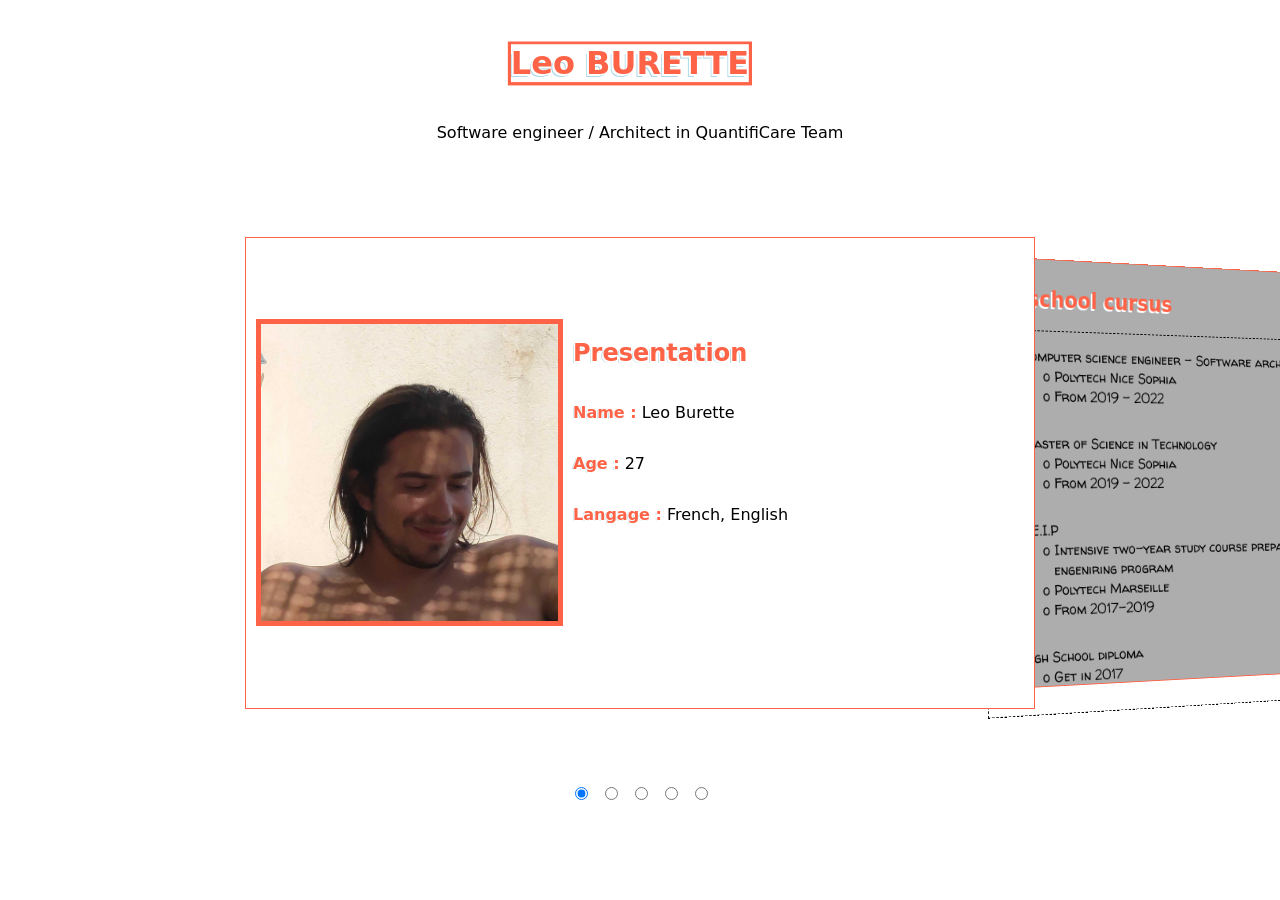
==== index.html @ 38a2c9cf "dz" ====
<style>
    @import url('https://fonts.googleapis.com/css?family=Walter+Turncoat');

    html{
        height: 100vh;
        left: 0;
    }
    /* --- Title --- */
    body {
        font-family: system-ui, sans-serif;
        overflow: hidden;
        margin: 0;
    }

    h1, h2, .bigBold {
        /* font-size: calc( 1em + 30vmin ); */
        font-weight: 900;
        color: tomato;
        
        --x-offset: -0.0625em;
        --y-offset: 0.0625em;
        --stroke: 0.025em;
        --background-color: white;
        --stroke-color: lightblue;
        
        text-shadow: 
            var(--x-offset)
            var(--y-offset)
            0px
            var(--background-color), 
            
            calc( var(--x-offset) - var(--stroke) )
            calc( var(--y-offset) + var(--stroke) )
            0px
            var(--stroke-color);
        
    }
    /* for browsers that support spread, added in
    https://drafts.csswg.org/css-text-decor-4/#text-shadow-property
    currently: none browsers! none of them!
    I can't even find a test: 
    https://wpt.fyi/results/css/css-text-decor */
    @supports ( text-shadow: 1px 1px 1px 1px black ) {
        h1 {
            text-shadow:
            
            var(--x-offset)
            var(--y-offset)
            0px
            0px
            var(--background-color), 
            
            var(--x-offset) 
            var(--y-offset)
            var(--stroke)
            0px
            var(--stroke-color);
            
        }
    }

    /* --- Hover --- */
    .hover-2 {
        --c: tomato; /* the color */
        --b: .1em;    /* border length*/
        --d: 20px;    /* the cube depth */
        
        --_s: calc(var(--d) + var(--b));
        
        color: var(--c);
        border: solid #0000;
        border-width: var(--b) var(--b) var(--_s) var(--_s);
        background:
            conic-gradient(at left var(--d)  bottom var(--d),
            #0000 90deg, rgb(255 255 255 /0.3) 0 225deg,rgb(255 255 255 /0.6) 0) border-box,
            conic-gradient(at left var(--_s) bottom var(--_s),
            #0000 90deg,var(--c) 0) 0 100%/calc(100% - var(--b)) calc(100% - var(--b))  border-box;
        transform: translate(calc(var(--d)/-1),var(--d));
        clip-path: 
            polygon(
            var(--d) 0%, 
            var(--d) 0%, 
            100% 0%, 
            100% calc(100% - var(--d)),
            100% calc(100% - var(--d)),
            var(--d) calc(100% - var(--d))
            );
        transition: 0.5s;
        }
        .hover-2:hover {
        transform: translate(0,0);
        clip-path: 
            polygon(
            0% var(--d), 
            var(--d) 0%, 
            100% 0%, 
            100% calc(100% - var(--d)), 
            calc(100% - var(--d)) 100%, 
            0% 100%
        );
        }

    /* --- Grid --- */
    div{
        font-family: system-ui, sans-serif;
    }
    
    .container {  
        display: grid;
        grid-template-columns: 1fr;
        grid-template-rows: 0.1fr 0.9fr;
        gap: 0px 0px;
        grid-auto-flow: row;
        grid-template-areas:
        "Titre"
        "carousel";
        pointer-events: none; 
    }

    #Photo { 
        grid-area: Photo; 
        display: flex;
        align-items: center;
    }

    .Titre { 
        grid-area: Titre; 
        display: flex;
        align-items: center;
        justify-content: center;
        flex-flow: column;
        pointer-events: auto; 
    }

    /* --- photo --- */
    .pp{
        width: 33vh;
        border: 5px solid tomato;
    }

    /* --- carousel --- */
    .carousel {
        margin: 0;
        display: grid;
        grid-template-rows: 70vh 1vh;
        grid-template-columns: 1fr 30px 30px 30px 30px 30px 1fr;
        align-items: center;
        justify-items: center;
    }

    .carousel input{
        pointer-events: auto;
    }
      
    main#carouselContent {
        grid-row: 1 / 2;
        grid-column: 1 / 8;
        width: 100vw;
        height: 80vh;
        display: flex;
        align-items: center;
        justify-content: center;
        overflow: hidden;
        transform-style: preserve-3d;
        perspective: 60vw;
        --items: 5;
        --middle: 3;
        --position: 1;
        pointer-events: none;
    }
      
    div.item {
        position: absolute;
        width: 60vw;
        height: 50vh;
        --r: calc(var(--position) - var(--offset));
        --abs: max(calc(var(--r) * -1), var(--r));
        transition: all 0.25s linear;
        transform: rotateY(calc(-10deg * var(--r)))
          translateX(calc(-60vw * var(--r)));
        z-index: calc((var(--position) - var(--abs)));
        pointer-events: auto; 
        padding: 10px;
        border: 1px solid tomato;
        background-color: white;
    }
      
    div.item:nth-of-type(1) {
        --offset: 1;
    }
    div.item:nth-of-type(2) {
        --offset: 2;
    }
    div.item:nth-of-type(3) {
        --offset: 3;
    }
    div.item:nth-of-type(4) {
        --offset: 4;
    }
    div.item:nth-of-type(5) {
        --offset: 5;
    }
      
    .navInput:nth-of-type(1) {
        grid-column: 2 / 3;
        grid-row: 2 / 3;
    }
    .navInput:nth-of-type(1):checked ~ main#carouselContent {
        --position: 1;
    }
      
    .navInput:nth-of-type(2) {
        grid-column: 3 / 4;
        grid-row: 2 / 3;
    }
    .navInput:nth-of-type(2):checked ~ main#carouselContent {
        --position: 2;
    }
      
    .navInput:nth-of-type(3) {
        grid-column: 4 /5;
        grid-row: 2 / 3;
    }
    .navInput:nth-of-type(3):checked ~ main#carouselContent {
        --position: 3;
    }
      
    .navInput:nth-of-type(4) {
        grid-column: 5 /6;
        grid-row: 2 / 3;
    }
    .navInput:nth-of-type(4):checked ~ main#carouselContent {
        --position: 4;
    }
      
    .navInput:nth-of-type(5) {
        grid-column: 6 /7;
        grid-row: 2 / 3;
    }
    .navInput:nth-of-type(5):checked ~ main#carouselContent {
        --position: 5;
    }

    /* --- Custom Page --- */
    #GridPhoto{
        display: flex;
        flex-direction: row;
    }

    #GridPhoto #TextZone{
        display: flex;
        flex-direction: column;
        margin-left: 10px;
    }

    #TextZone .LineText{
        display: flex;
        flex-direction: row;
    }

    .bigBold{
        margin-right: 5px;
    }

    #Parcours li{
        font-family: 'Walter Turncoat', cursive;
        list-style-type: "o ";
    }

    #Parcours ul{
        margin-bottom: 30px;
    }

    #ParcContent{
        border: 1px dashed;
        display: flex;
    }

    #PolytechLogo{
        margin-top: 40px;
        height: 100px;
    }
</style>
<head>
    <title>Leo BURETTE</title>
</head>
<body>
    <div class="container">
        <div class="Titre">
            <h1 class="hover-2">Leo BURETTE</h1>
            <p>
                Software engineer / Architect in QuantifiCare Team
            </p>
        </div>
        <div class="carousel">
            <input class="navInput" type="radio" name="position" onclick="checkBox()"checked/>
            <input class="navInput" type="radio" name="position" onclick="checkBox()"/>
            <input class="navInput" type="radio" name="position" onclick="checkBox()"/>
            <input class="navInput" type="radio" name="position" onclick="checkBox()"/>
            <input class="navInput" type="radio" name="position" onclick="checkBox()"/>
            <main id="carouselContent">
                <div id="Photo" class="item" onclick="console.log('Hello')">
                    <div id="GridPhoto">
                        <img src="./static/pp.jpg" class="pp">
                        <div id="TextZone">
                            <h2>Presentation</h2>
                            <div class="LineText">
                                <p class="bigBold">Name : </p> <p>Leo Burette</p>
                            </div>
                            <div class="LineText">
                                <p class="bigBold">Age : </p> <p id="age"></p>
                            </div>
                            <div class="LineText">
                                <p class="bigBold">Langage : </p> <p>French, English</p>
                            </div>
                        </div>
                    </div>
                </div>
                <div id="Parcours" class="item">
                    <h2>My school cursus</h2>
                    <div id="ParcContent">
                        <div>
                            <ul>
                                <li>Computer science engineer - Software architecture speciality</li>
                                <ul>
                                    <li>Polytech Nice Sophia</li>
                                    <li>From 2019 - 2022</li>
                                </ul>
                                <li>Master of Science in Technology</li>
                                <ul>
                                    <li>Polytech Nice Sophia</li>
                                    <li>From 2019 - 2022</li>
                                </ul>
                                <li>P.E.I.P</li>
                                <ul>
                                    <li>Intensive two-year study course preparing the selection for the engeniring program</li>
                                    <li>Polytech Marseille</li>
                                    <li>From 2017-2019</li>
                                </ul>
                                <li>High School diploma</li>
                                <ul>
                                    <li>Get in 2017</li>
                                </ul>
                            </ul>
                        </div>
                        <img id="PolytechLogo" src="./static/polytech.svg">
                    </div>
                </div>
                <div id="Job" class="item">
                    <h2>Professional background</h2>
                    <ul id="timeline">
                        <li class="event">
                            <h3>Software Architect - QuantifiCare</h3>
                            <div class="time">September 2022 - Now</div>
                        </li>
                        <li class="event">
                            <h3>Work-study in software architecture - QuantifiCare</h3>
                            <div class="time">September 2021 - September 2022</div>
                        </li>
                        <li class="event">
                            <h3>Internship in software architecture - QuantifiCare</h3>
                            <div class="time">May 2021 - September 2021</div>
                        </li>
                    </ul>
                </div>
                <div id="Projects" class="item">
                    <h2>My Projects</h2>
                    <ul>
                        <li>Lot of school projects</li>
                        <ul>
                            <li>DSL to create a dynamic website</li>
                            <li>Micro-service backend with a Kafka</li>
                            <li>Final state machine to simulate a coffee machine</li>
                            <li>Many more...</li>
                        </ul>
                        <li>Personal project :</li>
                        <ul>
                            <li>
                                Django web-site for a landscaper
                            </li>
                            <li>
                                <a class="linkInside" href="https://github.com/LeoBurette/lispInC">
                                    Custom lisp language in C
                                </a>
                            </li>
                            <li>
                                <a class="linkInside" href="https://github.com/LeoBurette/modelGenerator">
                                    DSL to create class in multiple language with one definition
                                </a>
                            </li>
                        </ul>
                    </ul>
                </div>
                <div id="Techno" class="item">
                        <h2>What can I do ?</h2>
                        <p class="bigBold">Langages :</p>
                            <p>I have a preference for <b>Go</b>, <b>C++</b> and <b>Javascipt</b> but I can  work with every langage with a <b>imperative, object oriented or functional paradigm</b></p>
                            <p>I already work with : C, C++, JavaScript, Java, HTML, CSS, Racket, Go, Python, SQL, Fortran, VBA and many other !</p>
                        <p class="bigBold">Framework :</p>
                            <p>With all this langage's, I played with a lot of framework,  <b>Django</b> is one of my favorite. The speed with which you can create a website with an admin page and everything you need will always impress me. I also played with Vue, Angular, Express, Gin, QT, Spring...</p>
                        <p class="bigBold">Speciality :</p>
                            <p>My specialty at polytech was software architecture and I was lucky enough to find a company (QuantifiCare) that trusted me to put my knowledge into practice.</p>                        
                </div>
            <div>
        </div>
    </div>
</body>
<script>
    function checkBox(){
        let i = 0
        let items = document.getElementsByClassName("item")
        
        for(let elem of document.getElementsByClassName("navInput")){
            if(elem.checked){
                items[i].style.backgroundColor = "white"
                items[i].onclick = function (event) {
                    checkBox()
                }
                for(let insideLink of items[i].getElementsByClassName("linkInside")){
                    insideLink.style.pointerEvents = "auto"
                }
            }else{
                items[i].style.backgroundColor = "rgb(173, 173, 173)"
                items[i].onclick = function (event) {
                    elem.checked = true
                    checkBox()
                }
                for(let insideLink of items[i].getElementsByClassName("linkInside")){
                    insideLink.style.pointerEvents = "none"
                }
            }
            i++
        }
    }
    // Set Age
    document.getElementById("age").innerHTML = new Date().getFullYear() - (new Date().getMonth()+1 > 6 ? 1999 : 2000)
    checkBox()
</script>
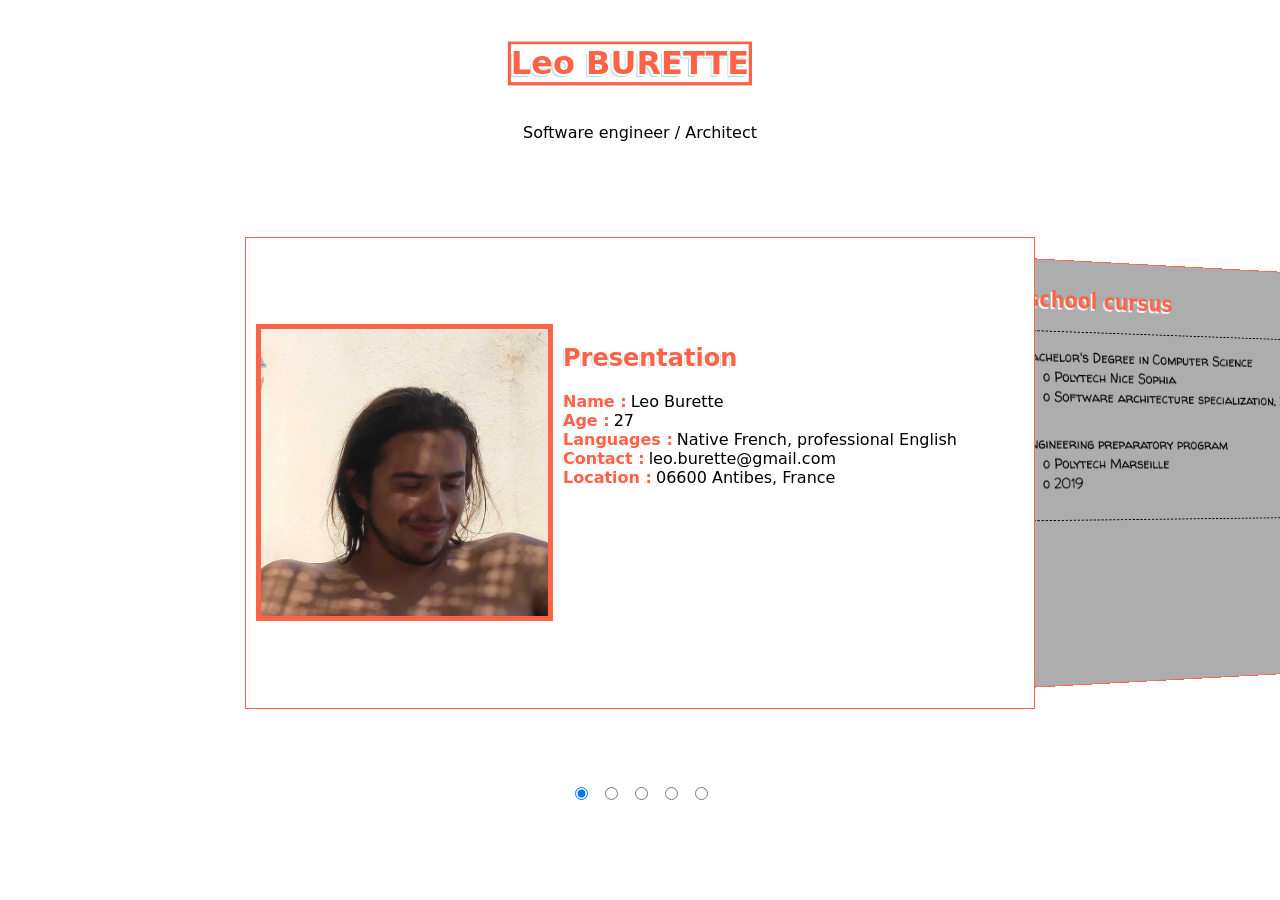
==== commit b9023b24: "Update" ====
--- a/index.html
+++ b/index.html
@@ -2,13 +2,16 @@
     @import url('https://fonts.googleapis.com/css?family=Walter+Turncoat');
 
     html{
-        height: 100vh;
+        min-height: 100%;
         left: 0;
+        user-select: none; /* Standard syntax */
     }
     /* --- Title --- */
     body {
         font-family: system-ui, sans-serif;
-        overflow: hidden;
+        min-height: 100vh;
+        overflow-x: hidden;
+        overflow-y: auto;
         margin: 0;
     }
 
@@ -106,6 +109,7 @@
     }
     
     .container {  
+        min-height: 100vh;
         display: grid;
         grid-template-columns: 1fr;
         grid-template-rows: 0.1fr 0.9fr;
@@ -134,7 +138,13 @@
 
     /* --- photo --- */
     .pp{
-        width: 33vh;
+        width: min(33vh, 42vw);
+        height: auto;
+        aspect-ratio: 1 / 1;
+        object-fit: contain;
+        display: block;
+        box-sizing: border-box;
+        flex: 0 0 auto;
         border: 5px solid tomato;
     }
 
@@ -167,6 +177,13 @@
         --middle: 3;
         --position: 1;
         pointer-events: none;
+        cursor: grab;
+        touch-action: pan-y;
+    }
+
+    main#carouselContent.is-dragging {
+        cursor: grabbing;
+        user-select: none;
     }
       
     div.item {
@@ -183,6 +200,7 @@
         padding: 10px;
         border: 1px solid tomato;
         background-color: white;
+        overflow: auto;
     }
       
     div.item:nth-of-type(1) {
@@ -256,10 +274,20 @@
     #TextZone .LineText{
         display: flex;
         flex-direction: row;
+        align-items: baseline;
+        flex-wrap: nowrap;
+        gap: 4px;
+    }
+
+    #TextZone .LineText p {
+        margin-top: 0;
+        margin-bottom: 0;
     }
 
     .bigBold{
-        margin-right: 5px;
+        margin-right: 0;
+        flex: 0 0 auto;
+        white-space: nowrap;
     }
 
     #Parcours li{
@@ -280,8 +308,99 @@
         margin-top: 40px;
         height: 100px;
     }
+
+    #Job .company-link {
+        color: tomato;
+        text-decoration: none;
+    }
+
+    #Job .company-link:hover {
+        text-decoration: underline;
+    }
+
+    #Job .company-name {
+        margin-top: 24px;
+        margin-bottom: 8px;
+        padding-bottom: 4px;
+        border-bottom: 1px dashed tomato;
+        color: tomato;
+        font-size: 1.05rem;
+    }
+
+    @media (max-width: 600px) {
+        .container {
+            grid-template-rows: auto auto;
+        }
+
+        .Titre {
+            padding: 20px 16px 0;
+            text-align: center;
+        }
+
+        .Titre h1 {
+            margin: 0;
+            font-size: clamp(2rem, 12vw, 3.5rem);
+        }
+
+        .Titre p {
+            margin-bottom: 0;
+        }
+
+        .carousel {
+            grid-template-rows: minmax(60vh, 1fr) 32px;
+            grid-template-columns: 1fr 30px 30px 30px 30px 30px 1fr;
+        }
+
+        main#carouselContent {
+            height: 60vh;
+            perspective: 100vw;
+        }
+
+        div.item {
+            width: calc(100vw - 34px);
+            height: calc(60vh - 34px);
+            box-sizing: border-box;
+            transform: rotateY(calc(-6deg * var(--r)))
+                translateX(calc(-92vw * var(--r)));
+        }
+
+        #GridPhoto {
+            flex-direction: column;
+            align-items: center;
+        }
+
+        #Photo {
+            align-items: flex-start;
+        }
+
+        .pp {
+            width: min(100%, 200px);
+            height: auto;
+            aspect-ratio: 1 / 1;
+            max-height: 28vh;
+            object-fit: contain;
+        }
+
+        #TextZone .LineText {
+            width: 100%;
+        }
+
+        #GridPhoto #TextZone {
+            margin: 10px 0 0;
+        }
+
+        #ParcContent {
+            flex-direction: column;
+        }
+
+        #PolytechLogo {
+            align-self: center;
+            margin: 20px 0;
+        }
+    }
 </style>
 <head>
+    <meta name="google-site-verification" content="lfIrmoY3iE5NyOPU1hvfM_Ax3qKI6YGEiqqRGUtuTvs" />
     <title>Leo BURETTE</title>
 </head>
 <body>
@@ -289,7 +408,7 @@
         <div class="Titre">
             <h1 class="hover-2">Leo BURETTE</h1>
             <p>
-                Software engineer / Architect in QuantifiCare Team
+                Software engineer / Architect
             </p>
         </div>
         <div class="carousel">
@@ -311,7 +430,13 @@
                                 <p class="bigBold">Age : </p> <p id="age"></p>
                             </div>
                             <div class="LineText">
-                                <p class="bigBold">Langage : </p> <p>French, English</p>
+                                <p class="bigBold">Languages : </p> <p>Native French, professional English</p>
+                            </div>
+                            <div class="LineText">
+                                <p class="bigBold">Contact : </p> <p>leo.burette@gmail.com</p>
+                            </div>
+                            <div class="LineText">
+                                <p class="bigBold">Location : </p> <p>06600 Antibes, France</p>
                             </div>
                         </div>
                     </div>
@@ -321,25 +446,15 @@
                     <div id="ParcContent">
                         <div>
                             <ul>
-                                <li>Computer science engineer - Software architecture speciality</li>
+                                <li>Bachelor's Degree in Computer Science</li>
                                 <ul>
                                     <li>Polytech Nice Sophia</li>
-                                    <li>From 2019 - 2022</li>
+                                    <li>Software architecture specialization, 2019 - 2022</li>
                                 </ul>
-                                <li>Master of Science in Technology</li>
+                                <li>Engineering preparatory program</li>
                                 <ul>
-                                    <li>Polytech Nice Sophia</li>
-                                    <li>From 2019 - 2022</li>
-                                </ul>
-                                <li>P.E.I.P</li>
-                                <ul>
-                                    <li>Intensive two-year study course preparing the selection for the engeniring program</li>
                                     <li>Polytech Marseille</li>
-                                    <li>From 2017-2019</li>
-                                </ul>
-                                <li>High School diploma</li>
-                                <ul>
-                                    <li>Get in 2017</li>
+                                    <li>2019</li>
                                 </ul>
                             </ul>
                         </div>
@@ -349,17 +464,34 @@
                 <div id="Job" class="item">
                     <h2>Professional background</h2>
                     <ul id="timeline">
+                        <li class="company-name">
+                            <a class="company-link" href="companies/sii.html">SII - Airbus Defence and Space</a>
+                        </li>
                         <li class="event">
-                            <h3>Software Architect - QuantifiCare</h3>
-                            <div class="time">September 2022 - Now</div>
+                            <h3>Software Engineer</h3>
+                            <div class="time">Sophia Antipolis | May 2024 - Now</div>
+                        </li>
+                        <li class="company-name">
+                            <a class="company-link" href="companies/quantificare.html">QuantifiCare</a>
                         </li>
                         <li class="event">
-                            <h3>Work-study in software architecture - QuantifiCare</h3>
+                            <h3>Software Architect</h3>
+                            <div class="time">Sophia Antipolis | September 2022 - March 2024</div>
+                        </li>
+                        <li class="event">
+                            <h3>Apprentice Software Architect</h3>
                             <div class="time">September 2021 - September 2022</div>
                         </li>
                         <li class="event">
-                            <h3>Internship in software architecture - QuantifiCare</h3>
+                            <h3>Software Development Intern</h3>
                             <div class="time">May 2021 - September 2021</div>
+                        </li>
+                        <li class="company-name">
+                            <a class="company-link" href="companies/iusti.html">IUSTI - University Institute of Industrial Thermal Systems</a>
+                        </li>
+                        <li class="event">
+                            <h3>Software Development Intern</h3>
+                            <div class="time">Marseille | June 2019 - July 2019</div>
                         </li>
                     </ul>
                 </div>
@@ -392,14 +524,17 @@
                     </ul>
                 </div>
                 <div id="Techno" class="item">
-                        <h2>What can I do ?</h2>
-                        <p class="bigBold">Langages :</p>
-                            <p>I have a preference for <b>Go</b>, <b>C++</b> and <b>Javascipt</b> but I can  work with every langage with a <b>imperative, object oriented or functional paradigm</b></p>
-                            <p>I already work with : C, C++, JavaScript, Java, HTML, CSS, Racket, Go, Python, SQL, Fortran, VBA and many other !</p>
-                        <p class="bigBold">Framework :</p>
-                            <p>With all this langage's, I played with a lot of framework,  <b>Django</b> is one of my favorite. The speed with which you can create a website with an admin page and everything you need will always impress me. I also played with Vue, Angular, Express, Gin, QT, Spring...</p>
-                        <p class="bigBold">Speciality :</p>
-                            <p>My specialty at polytech was software architecture and I was lucky enough to find a company (QuantifiCare) that trusted me to put my knowledge into practice.</p>                        
+                        <h2>Technical expertise</h2>
+                        <p class="bigBold">Languages :</p>
+                            <p>Mastery of object-oriented, functional, and imperative programming paradigms with experience in <b>C++, C, Go, Racket, JavaScript, and Java</b>.</p>
+                        <p class="bigBold">Technologies :</p>
+                            <p>Proficiency with <b>Docker, Git, Maven, Linux, Windows, and macOS</b>.</p>
+                        <p class="bigBold">Frameworks :</p>
+                            <p>Experience with <b>Node.js, Spring, Qt/QML</b>, and other software development frameworks.</p>
+                        <p class="bigBold">Soft skills :</p>
+                            <p>Adaptability, communication, organization, initiative, and professionalism.</p>
+                        <p class="bigBold">Certifications :</p>
+                            <p><b>CNAM MOOC</b> - Deep Learning; <b>ORSYS</b> - Implementing Kubernetes.</p>
                 </div>
             <div>
         </div>
@@ -432,6 +567,103 @@
             i++
         }
     }
+
+    const carouselContent = document.getElementById("carouselContent")
+    let dragStartX = null
+    let suppressClick = false
+    let wheelLocked = false
+    let wheelUnlockTimer = null
+
+    function moveToSection(direction){
+        const navigationInputs = Array.from(document.getElementsByClassName("navInput"))
+        const currentPosition = navigationInputs.findIndex(function(input){
+            return input.checked
+        })
+        const nextPosition = (currentPosition + direction + navigationInputs.length) % navigationInputs.length
+        navigationInputs[nextPosition].checked = true
+        checkBox()
+    }
+
+    function stopDragging(event){
+        if (carouselContent.hasPointerCapture(event.pointerId)) {
+            carouselContent.releasePointerCapture(event.pointerId)
+        }
+        carouselContent.classList.remove("is-dragging")
+    }
+
+    carouselContent.addEventListener("pointerdown", function(event){
+        if (event.pointerType === "mouse" && event.button !== 0) {
+            return
+        }
+        dragStartX = event.clientX
+        suppressClick = false
+        carouselContent.setPointerCapture(event.pointerId)
+        carouselContent.classList.add("is-dragging")
+    })
+
+    carouselContent.addEventListener("pointermove", function(event){
+        if (dragStartX === null) {
+            return
+        }
+
+        if (Math.abs(event.clientX - dragStartX) > 8) {
+            suppressClick = true
+        }
+    })
+
+    carouselContent.addEventListener("pointerup", function(event){
+        if (dragStartX === null) {
+            return
+        }
+
+        const dragDistance = event.clientX - dragStartX
+        stopDragging(event)
+        dragStartX = null
+
+        if (Math.abs(dragDistance) < 40) {
+            return
+        }
+
+        const direction = dragDistance < 0 ? 1 : -1
+        moveToSection(direction)
+    })
+
+    carouselContent.addEventListener("pointercancel", function(event){
+        if (dragStartX !== null) {
+            stopDragging(event)
+            dragStartX = null
+        }
+    })
+
+    carouselContent.addEventListener("click", function(event){
+        if (suppressClick) {
+            event.preventDefault()
+            event.stopPropagation()
+            suppressClick = false
+        }
+    }, true)
+
+    carouselContent.addEventListener("wheel", function(event){
+        const horizontalDistance = event.shiftKey ? event.deltaY : event.deltaX
+        const hasHorizontalIntent = event.shiftKey || Math.abs(event.deltaX) > Math.abs(event.deltaY)
+
+        if (!hasHorizontalIntent || Math.abs(horizontalDistance) < 10) {
+            return
+        }
+
+        event.preventDefault()
+        if (!wheelLocked) {
+            wheelLocked = true
+            moveToSection(horizontalDistance > 0 ? 1 : -1)
+        }
+
+        window.clearTimeout(wheelUnlockTimer)
+        wheelUnlockTimer = window.setTimeout(function(){
+            wheelLocked = false
+            wheelUnlockTimer = null
+        }, 50)
+    }, { passive: false })
+
     // Set Age
     document.getElementById("age").innerHTML = new Date().getFullYear() - (new Date().getMonth()+1 > 6 ? 1999 : 2000)
     checkBox()
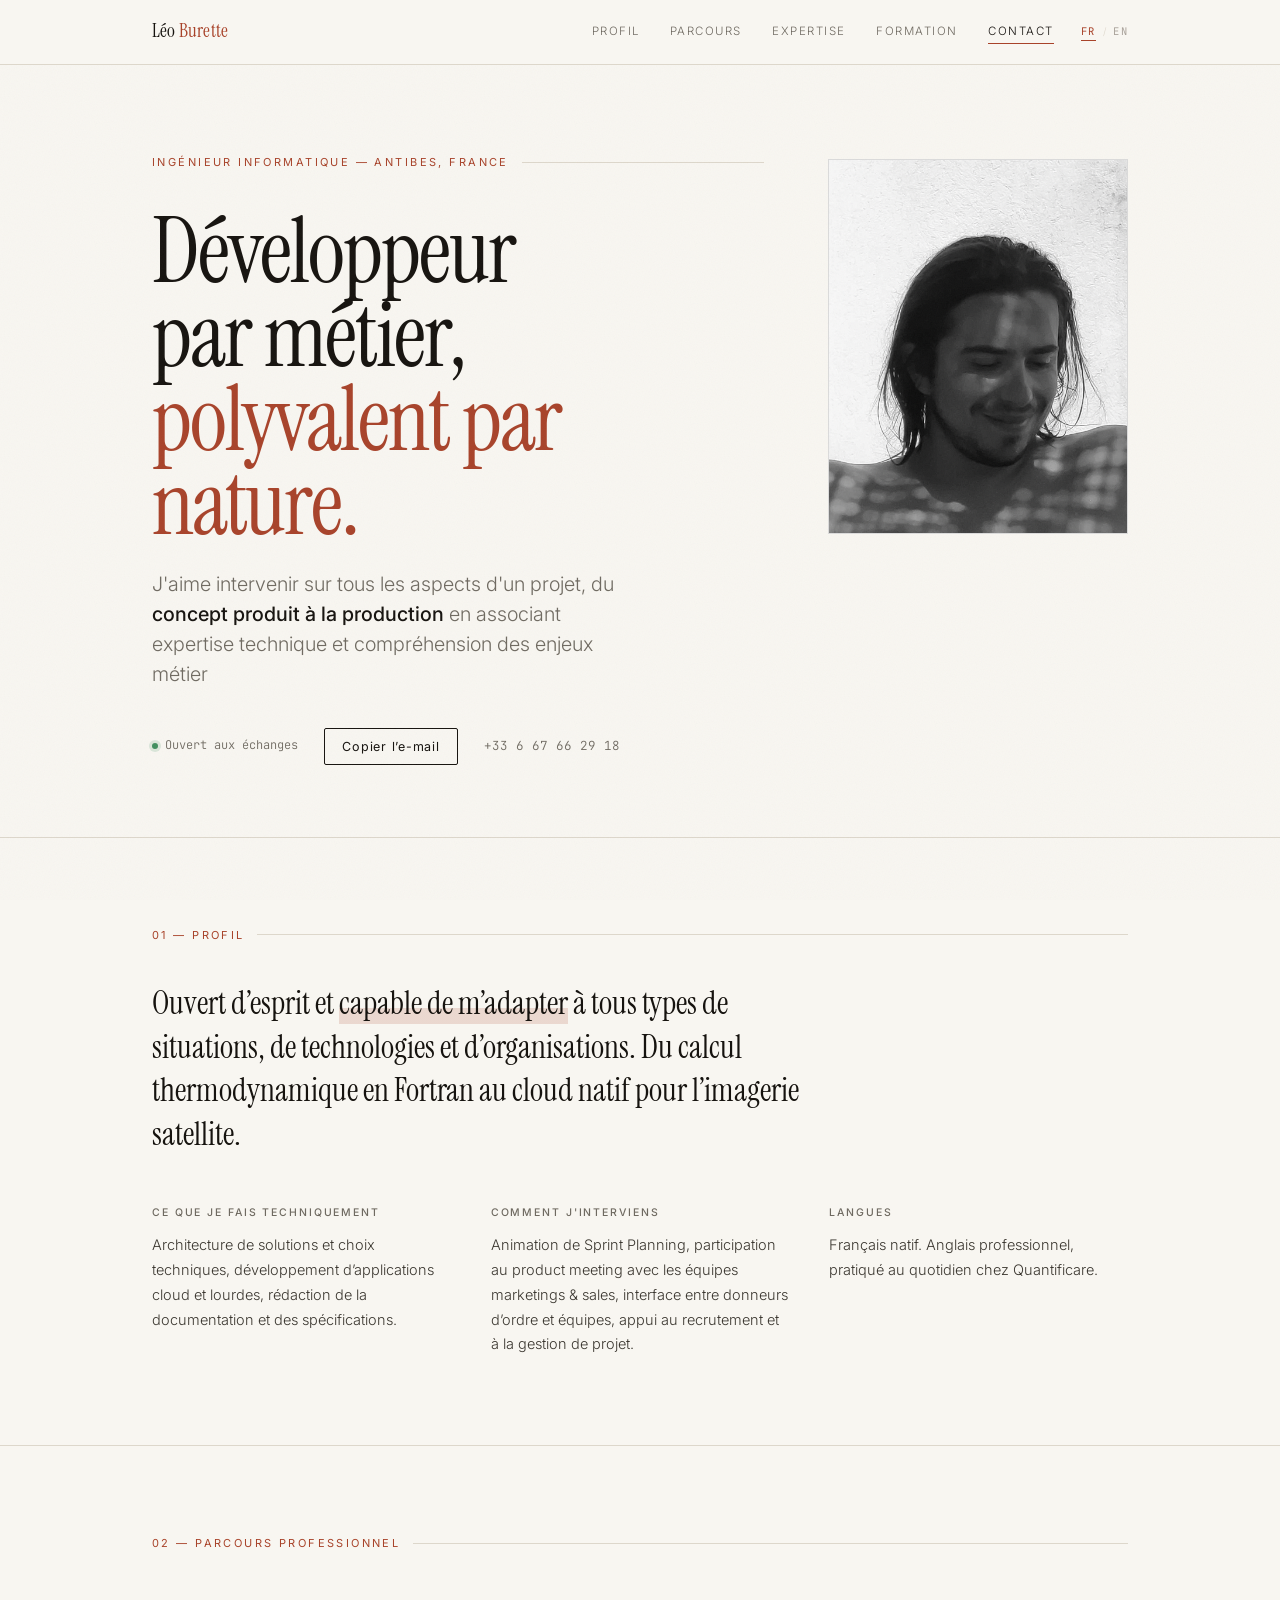
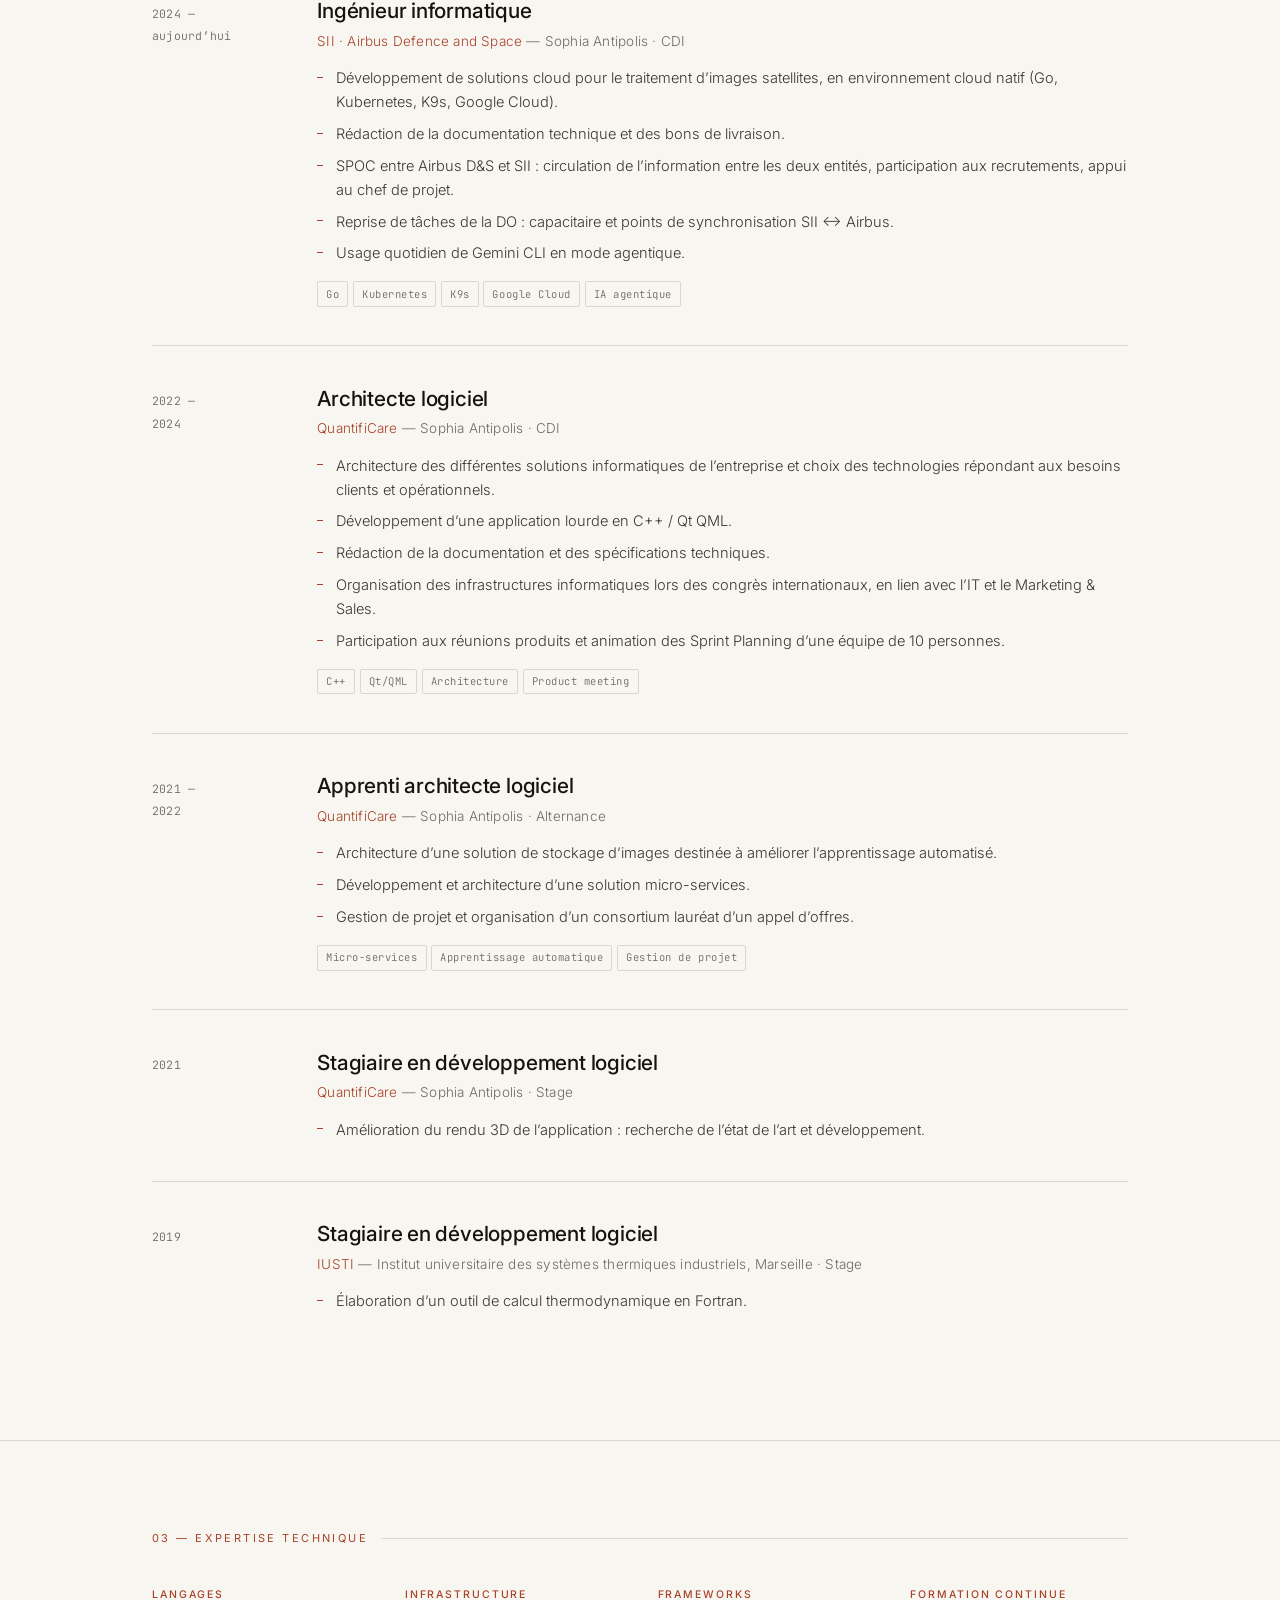
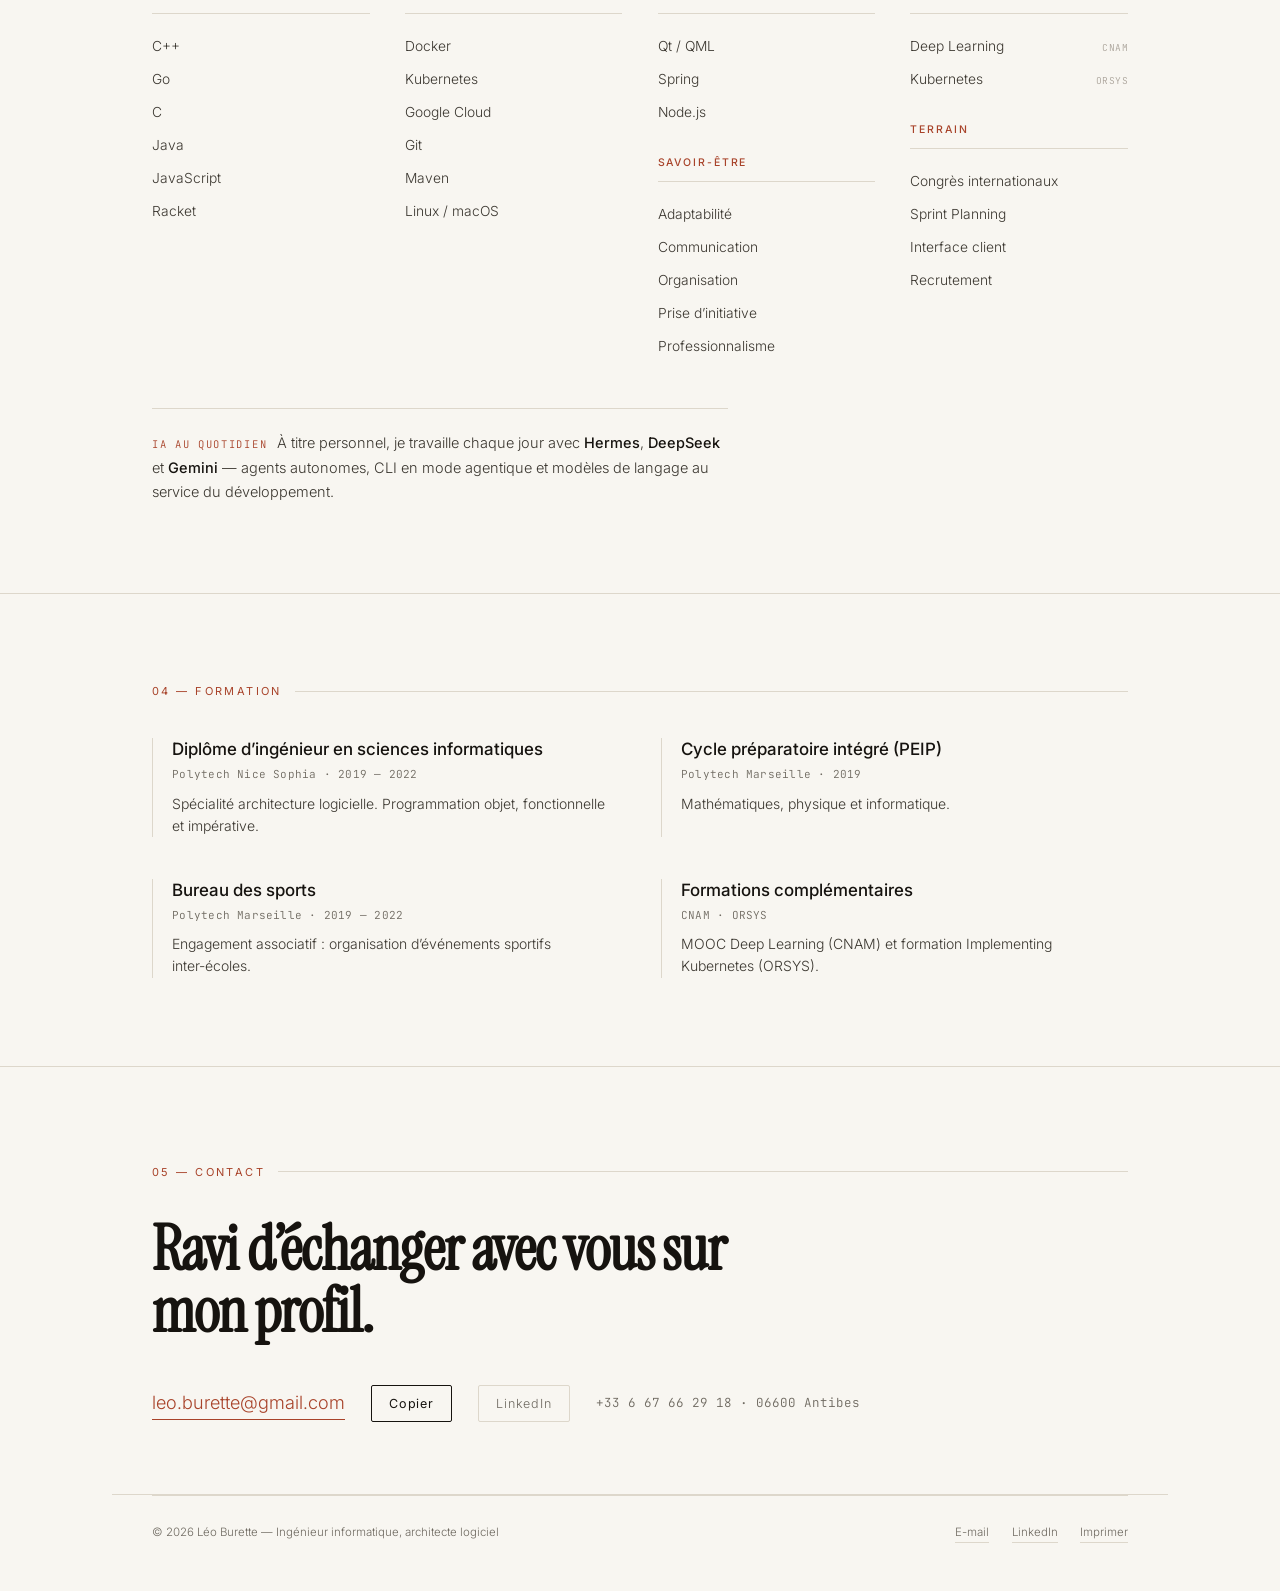
==== commit 860f8173: "New portofolio for github pages" ====
--- a/index.html
+++ b/index.html
@@ -1,670 +1,759 @@
+<!doctype html>
+<!--
+  ⚠ FICHIER GÉNÉRÉ — ne pas modifier le texte ici.
+  Textes  : content/content.json   (français ET anglais)
+  Structure : templates/index.html
+  Reconstruire : python3 tools/build_site.py   (ou `make`)
+-->
+
+<html lang="fr">
+<head>
+<meta charset="utf-8">
+<meta name="viewport" content="width=device-width, initial-scale=1">
+
+<!-- ============================================================
+     Léo Burette — portfolio personnel
+     Maquette retenue : 01 « Éditorial clair »
+     Stack : HTML + CSS + ~60 lignes de JS. Aucune dépendance.
+     PORTRAIT : remplacer static/pp.jpg par la photo haute
+     définition (carré ou 4:5, ≥ 2000 px de côté).
+     ============================================================ -->
+
+<title>Léo Burette — Ingénieur informatique, architecte logiciel | Antibes</title>
+<meta name="description" content="Léo Burette, ingénieur informatique et architecte logiciel à Antibes. Sept ans d’expérience en C++/Qt, micro-services et cloud natif (Go, Kubernetes) chez QuantifiCare et SII pour Airbus Defence and Space.">
+<meta name="author" content="Léo Burette">
+<meta name="theme-color" content="#f8f6f1">
+<link rel="canonical" href="https://leoburette.github.io/">
+
+<meta property="og:type" content="profile">
+<meta property="og:title" content="Léo Burette — Ingénieur informatique, architecte logiciel">
+<meta property="og:description" content="Architecture logicielle, C++/Qt, micro-services et cloud natif (Go, Kubernetes). Basé à Antibes.">
+<meta property="og:image" content="https://leoburette.github.io/static/pp.jpg">
+<meta property="og:locale" content="fr_FR">
+<meta name="twitter:card" content="summary">
+
+<meta name="google-site-verification" content="lfIrmoY3iE5NyOPU1hvfM_Ax3qKI6YGEiqqRGUtuTvs">
+<link rel="icon" href="data:image/svg+xml,%3Csvg xmlns='http://www.w3.org/2000/svg' viewBox='0 0 64 64'%3E%3Crect width='64' height='64' fill='%2316130f'/%3E%3Ctext x='32' y='45' font-family='Georgia,serif' font-size='38' fill='%23f8f6f1' text-anchor='middle'%3ELB%3C/text%3E%3C/svg%3E">
+
+<link rel="preconnect" href="https://fonts.googleapis.com">
+<link rel="preconnect" href="https://fonts.gstatic.com" crossorigin>
+<link href="https://fonts.googleapis.com/css2?family=Instrument+Serif:ital@0;1&family=Inter:wght@300;400;500;600&family=JetBrains+Mono:wght@400;500&display=swap" rel="stylesheet">
+
 <style>
-    @import url('https://fonts.googleapis.com/css?family=Walter+Turncoat');
-
-    html{
-        min-height: 100%;
-        left: 0;
-        user-select: none; /* Standard syntax */
-    }
-    /* --- Title --- */
-    body {
-        font-family: system-ui, sans-serif;
-        min-height: 100vh;
-        overflow-x: hidden;
-        overflow-y: auto;
-        margin: 0;
-    }
-
-    h1, h2, .bigBold {
-        /* font-size: calc( 1em + 30vmin ); */
-        font-weight: 900;
-        color: tomato;
-        
-        --x-offset: -0.0625em;
-        --y-offset: 0.0625em;
-        --stroke: 0.025em;
-        --background-color: white;
-        --stroke-color: lightblue;
-        
-        text-shadow: 
-            var(--x-offset)
-            var(--y-offset)
-            0px
-            var(--background-color), 
-            
-            calc( var(--x-offset) - var(--stroke) )
-            calc( var(--y-offset) + var(--stroke) )
-            0px
-            var(--stroke-color);
-        
-    }
-    /* for browsers that support spread, added in
-    https://drafts.csswg.org/css-text-decor-4/#text-shadow-property
-    currently: none browsers! none of them!
-    I can't even find a test: 
-    https://wpt.fyi/results/css/css-text-decor */
-    @supports ( text-shadow: 1px 1px 1px 1px black ) {
-        h1 {
-            text-shadow:
-            
-            var(--x-offset)
-            var(--y-offset)
-            0px
-            0px
-            var(--background-color), 
-            
-            var(--x-offset) 
-            var(--y-offset)
-            var(--stroke)
-            0px
-            var(--stroke-color);
-            
-        }
-    }
-
-    /* --- Hover --- */
-    .hover-2 {
-        --c: tomato; /* the color */
-        --b: .1em;    /* border length*/
-        --d: 20px;    /* the cube depth */
-        
-        --_s: calc(var(--d) + var(--b));
-        
-        color: var(--c);
-        border: solid #0000;
-        border-width: var(--b) var(--b) var(--_s) var(--_s);
-        background:
-            conic-gradient(at left var(--d)  bottom var(--d),
-            #0000 90deg, rgb(255 255 255 /0.3) 0 225deg,rgb(255 255 255 /0.6) 0) border-box,
-            conic-gradient(at left var(--_s) bottom var(--_s),
-            #0000 90deg,var(--c) 0) 0 100%/calc(100% - var(--b)) calc(100% - var(--b))  border-box;
-        transform: translate(calc(var(--d)/-1),var(--d));
-        clip-path: 
-            polygon(
-            var(--d) 0%, 
-            var(--d) 0%, 
-            100% 0%, 
-            100% calc(100% - var(--d)),
-            100% calc(100% - var(--d)),
-            var(--d) calc(100% - var(--d))
-            );
-        transition: 0.5s;
-        }
-        .hover-2:hover {
-        transform: translate(0,0);
-        clip-path: 
-            polygon(
-            0% var(--d), 
-            var(--d) 0%, 
-            100% 0%, 
-            100% calc(100% - var(--d)), 
-            calc(100% - var(--d)) 100%, 
-            0% 100%
-        );
-        }
-
-    /* --- Grid --- */
-    div{
-        font-family: system-ui, sans-serif;
-    }
-    
-    .container {  
-        min-height: 100vh;
-        display: grid;
-        grid-template-columns: 1fr;
-        grid-template-rows: 0.1fr 0.9fr;
-        gap: 0px 0px;
-        grid-auto-flow: row;
-        grid-template-areas:
-        "Titre"
-        "carousel";
-        pointer-events: none; 
-    }
-
-    #Photo { 
-        grid-area: Photo; 
-        display: flex;
-        align-items: center;
-    }
-
-    .Titre { 
-        grid-area: Titre; 
-        display: flex;
-        align-items: center;
-        justify-content: center;
-        flex-flow: column;
-        pointer-events: auto; 
-    }
-
-    /* --- photo --- */
-    .pp{
-        width: min(33vh, 42vw);
-        height: auto;
-        aspect-ratio: 1 / 1;
-        object-fit: contain;
-        display: block;
-        box-sizing: border-box;
-        flex: 0 0 auto;
-        border: 5px solid tomato;
-    }
-
-    /* --- carousel --- */
-    .carousel {
-        margin: 0;
-        display: grid;
-        grid-template-rows: 70vh 1vh;
-        grid-template-columns: 1fr 30px 30px 30px 30px 30px 1fr;
-        align-items: center;
-        justify-items: center;
-    }
-
-    .carousel input{
-        pointer-events: auto;
-    }
-      
-    main#carouselContent {
-        grid-row: 1 / 2;
-        grid-column: 1 / 8;
-        width: 100vw;
-        height: 80vh;
-        display: flex;
-        align-items: center;
-        justify-content: center;
-        overflow: hidden;
-        transform-style: preserve-3d;
-        perspective: 60vw;
-        --items: 5;
-        --middle: 3;
-        --position: 1;
-        pointer-events: none;
-        cursor: grab;
-        touch-action: pan-y;
-    }
-
-    main#carouselContent.is-dragging {
-        cursor: grabbing;
-        user-select: none;
-    }
-      
-    div.item {
-        position: absolute;
-        width: 60vw;
-        height: 50vh;
-        --r: calc(var(--position) - var(--offset));
-        --abs: max(calc(var(--r) * -1), var(--r));
-        transition: all 0.25s linear;
-        transform: rotateY(calc(-10deg * var(--r)))
-          translateX(calc(-60vw * var(--r)));
-        z-index: calc((var(--position) - var(--abs)));
-        pointer-events: auto; 
-        padding: 10px;
-        border: 1px solid tomato;
-        background-color: white;
-        overflow: auto;
-    }
-      
-    div.item:nth-of-type(1) {
-        --offset: 1;
-    }
-    div.item:nth-of-type(2) {
-        --offset: 2;
-    }
-    div.item:nth-of-type(3) {
-        --offset: 3;
-    }
-    div.item:nth-of-type(4) {
-        --offset: 4;
-    }
-    div.item:nth-of-type(5) {
-        --offset: 5;
-    }
-      
-    .navInput:nth-of-type(1) {
-        grid-column: 2 / 3;
-        grid-row: 2 / 3;
-    }
-    .navInput:nth-of-type(1):checked ~ main#carouselContent {
-        --position: 1;
-    }
-      
-    .navInput:nth-of-type(2) {
-        grid-column: 3 / 4;
-        grid-row: 2 / 3;
-    }
-    .navInput:nth-of-type(2):checked ~ main#carouselContent {
-        --position: 2;
-    }
-      
-    .navInput:nth-of-type(3) {
-        grid-column: 4 /5;
-        grid-row: 2 / 3;
-    }
-    .navInput:nth-of-type(3):checked ~ main#carouselContent {
-        --position: 3;
-    }
-      
-    .navInput:nth-of-type(4) {
-        grid-column: 5 /6;
-        grid-row: 2 / 3;
-    }
-    .navInput:nth-of-type(4):checked ~ main#carouselContent {
-        --position: 4;
-    }
-      
-    .navInput:nth-of-type(5) {
-        grid-column: 6 /7;
-        grid-row: 2 / 3;
-    }
-    .navInput:nth-of-type(5):checked ~ main#carouselContent {
-        --position: 5;
-    }
-
-    /* --- Custom Page --- */
-    #GridPhoto{
-        display: flex;
-        flex-direction: row;
-    }
-
-    #GridPhoto #TextZone{
-        display: flex;
-        flex-direction: column;
-        margin-left: 10px;
-    }
-
-    #TextZone .LineText{
-        display: flex;
-        flex-direction: row;
-        align-items: baseline;
-        flex-wrap: nowrap;
-        gap: 4px;
-    }
-
-    #TextZone .LineText p {
-        margin-top: 0;
-        margin-bottom: 0;
-    }
-
-    .bigBold{
-        margin-right: 0;
-        flex: 0 0 auto;
-        white-space: nowrap;
-    }
-
-    #Parcours li{
-        font-family: 'Walter Turncoat', cursive;
-        list-style-type: "o ";
-    }
-
-    #Parcours ul{
-        margin-bottom: 30px;
-    }
-
-    #ParcContent{
-        border: 1px dashed;
-        display: flex;
-    }
-
-    #PolytechLogo{
-        margin-top: 40px;
-        height: 100px;
-    }
-
-    #Job .company-link {
-        color: tomato;
-        text-decoration: none;
-    }
-
-    #Job .company-link:hover {
-        text-decoration: underline;
-    }
-
-    #Job .company-name {
-        margin-top: 24px;
-        margin-bottom: 8px;
-        padding-bottom: 4px;
-        border-bottom: 1px dashed tomato;
-        color: tomato;
-        font-size: 1.05rem;
-    }
-
-    @media (max-width: 600px) {
-        .container {
-            grid-template-rows: auto auto;
-        }
-
-        .Titre {
-            padding: 20px 16px 0;
-            text-align: center;
-        }
-
-        .Titre h1 {
-            margin: 0;
-            font-size: clamp(2rem, 12vw, 3.5rem);
-        }
-
-        .Titre p {
-            margin-bottom: 0;
-        }
-
-        .carousel {
-            grid-template-rows: minmax(60vh, 1fr) 32px;
-            grid-template-columns: 1fr 30px 30px 30px 30px 30px 1fr;
-        }
-
-        main#carouselContent {
-            height: 60vh;
-            perspective: 100vw;
-        }
-
-        div.item {
-            width: calc(100vw - 34px);
-            height: calc(60vh - 34px);
-            box-sizing: border-box;
-            transform: rotateY(calc(-6deg * var(--r)))
-                translateX(calc(-92vw * var(--r)));
-        }
-
-        #GridPhoto {
-            flex-direction: column;
-            align-items: center;
-        }
-
-        #Photo {
-            align-items: flex-start;
-        }
-
-        .pp {
-            width: min(100%, 200px);
-            height: auto;
-            aspect-ratio: 1 / 1;
-            max-height: 28vh;
-            object-fit: contain;
-        }
-
-        #TextZone .LineText {
-            width: 100%;
-        }
-
-        #GridPhoto #TextZone {
-            margin: 10px 0 0;
-        }
-
-        #ParcContent {
-            flex-direction: column;
-        }
-
-        #PolytechLogo {
-            align-self: center;
-            margin: 20px 0;
-        }
-    }
+  /* ---------- jetons ---------- */
+  :root{
+    --paper:#f8f6f1;
+    --ink:#16130f;
+    --body:#3b3730;
+    --muted:#6f6a61;
+    --rule:#ddd7cb;
+    --accent:#a8432a;
+    --measure:66rem;
+    --ease:cubic-bezier(.2,.8,.2,1);
+  }
+  *,*::before,*::after{box-sizing:border-box;margin:0;padding:0}
+  html{scroll-behavior:smooth;-webkit-text-size-adjust:100%}
+  body{
+    background:var(--paper);
+    color:var(--ink);
+    font-family:"Inter",-apple-system,BlinkMacSystemFont,"Segoe UI",sans-serif;
+    font-weight:300;
+    font-size:17px;
+    line-height:1.65;
+    -webkit-font-smoothing:antialiased;
+    text-rendering:optimizeLegibility;
+    overflow-x:hidden;
+  }
+  /* grain de papier discret */
+  body::before{
+    content:"";position:fixed;inset:0;pointer-events:none;z-index:1;opacity:.32;
+    background-image:url("data:image/svg+xml,%3Csvg xmlns='http://www.w3.org/2000/svg' width='120' height='120'%3E%3Cfilter id='n'%3E%3CfeTurbulence type='fractalNoise' baseFrequency='.85' numOctaves='3'/%3E%3C/filter%3E%3Crect width='120' height='120' filter='url(%23n)' opacity='.12'/%3E%3C/svg%3E");
+  }
+  a{color:inherit;text-decoration:none}
+  ::selection{background:var(--accent);color:var(--paper)}
+  :focus-visible{outline:2px solid var(--accent);outline-offset:4px}
+  .serif{font-family:"Instrument Serif",Georgia,"Times New Roman",serif;font-weight:400}
+  .mono{font-family:"JetBrains Mono",ui-monospace,SFMono-Regular,Menlo,monospace}
+
+  .skip{
+    position:absolute;left:-9999px;top:0;background:var(--ink);color:var(--paper);
+    padding:.7rem 1.2rem;z-index:100;font-size:13px;
+  }
+  .skip:focus{left:1rem;top:1rem}
+
+  /* ---------- barre de navigation ---------- */
+  .topbar{
+    position:sticky;top:0;z-index:20;
+    background:rgba(248,246,241,.86);
+    -webkit-backdrop-filter:blur(10px);
+    backdrop-filter:blur(10px);
+    border-bottom:1px solid var(--rule);
+  }
+  .topbar-inner{
+    max-width:var(--measure);margin:0 auto;padding:0 2.5rem;
+    display:flex;align-items:center;justify-content:space-between;
+    height:62px;gap:2rem;
+  }
+  .brand{font-family:"Instrument Serif",Georgia,serif;font-size:19px;letter-spacing:.01em;white-space:nowrap}
+  .brand em{color:var(--accent);font-style:normal}
+  nav.main{display:flex;gap:1.9rem}
+  nav.main a{
+    font-size:11.5px;letter-spacing:.13em;text-transform:uppercase;
+    color:var(--muted);transition:color .2s;position:relative;padding:4px 0;
+  }
+  nav.main a::after{
+    content:"";position:absolute;left:0;bottom:0;height:1px;width:0;
+    background:var(--accent);transition:width .25s var(--ease);
+  }
+  nav.main a:hover,nav.main a[aria-current]{color:var(--ink)}
+  nav.main a:hover::after,nav.main a[aria-current]::after{width:100%}
+  .progress{height:2px;background:var(--accent);width:0;transform-origin:0 50%}
+
+  /* ---------- sélecteur de langue ---------- */
+  .nav-right{display:flex;align-items:center;gap:1.7rem}
+  .lang{display:flex;align-items:center;gap:.45rem}
+  .lang button{
+    background:none;border:none;padding:2px 0;cursor:pointer;
+    font-family:"JetBrains Mono",ui-monospace,Menlo,monospace;
+    font-size:10.5px;letter-spacing:.14em;color:#a9a29a;
+    border-bottom:1px solid transparent;transition:color .2s,border-color .2s;
+  }
+  .lang button:hover{color:var(--ink)}
+  .lang button[aria-pressed="true"]{color:var(--accent);border-bottom-color:var(--accent)}
+  .lang .sep{color:var(--rule);font-size:10px}
+
+  /* ---------- structure ---------- */
+  .wrap{max-width:var(--measure);margin:0 auto;padding:0 2.5rem}
+  section{padding:5.5rem 0;border-bottom:1px solid var(--rule);scroll-margin-top:72px}
+  .eyebrow{
+    font-size:11px;letter-spacing:.22em;text-transform:uppercase;color:var(--accent);
+    display:flex;align-items:center;gap:.8rem;margin-bottom:2.4rem;
+    font-weight:400;
+  }
+  .eyebrow::after{content:"";height:1px;flex:1;background:var(--rule)}
+
+  /* ---------- bannière ---------- */
+  .hero{padding:5.5rem 0 4.5rem;border-bottom:1px solid var(--rule)}
+  .hero-grid{display:grid;grid-template-columns:1fr 300px;gap:4rem;align-items:start}
+  h1{
+    font-family:"Instrument Serif",Georgia,serif;font-weight:400;
+    font-size:clamp(3.2rem,7vw,6.2rem);line-height:.94;letter-spacing:-.022em;
+    max-width:11ch;
+  }
+  h1 .accent{color:var(--accent)}
+  .role{
+    margin-top:1.5rem;font-size:1.24rem;line-height:1.5;color:var(--muted);
+    max-width:40ch;font-weight:300;
+  }
+  .role b{color:var(--ink);font-weight:500}
+  .portrait-fig{position:relative;margin:0;padding-top:.35rem}
+  .portrait{
+    width:100%;height:auto;aspect-ratio:4/5;object-fit:cover;object-position:center 20%;
+    filter:grayscale(1) contrast(1.04);
+    border:1px solid var(--rule);display:block;
+    transition:filter .6s var(--ease);
+    background:#e8e4da;
+  }
+  .portrait:hover{filter:grayscale(0) contrast(1)}
+  .hero-meta{
+    display:flex;flex-wrap:wrap;gap:.9rem 1.6rem;margin-top:2.4rem;
+    font-size:13px;color:var(--muted);align-items:center;
+  }
+  .dot{
+    width:6px;height:6px;border-radius:50%;background:#3f8f5e;display:inline-block;
+    margin-right:.45rem;box-shadow:0 0 0 3px rgba(63,143,94,.16);
+    animation:pulse 3.6s ease-in-out infinite;
+  }
+  @keyframes pulse{0%,100%{box-shadow:0 0 0 3px rgba(63,143,94,.16)}50%{box-shadow:0 0 0 6px rgba(63,143,94,.05)}}
+  .btn{
+    border:1px solid var(--ink);padding:.62rem 1.1rem;border-radius:2px;
+    font-size:12.5px;letter-spacing:.06em;cursor:pointer;background:transparent;
+    transition:background .2s,color .2s,border-color .2s;
+    font-family:inherit;color:var(--ink);line-height:1.2;
+  }
+  .btn:hover{background:var(--ink);color:var(--paper)}
+  .btn--ghost{border-color:var(--rule);color:var(--muted)}
+  .btn--ghost:hover{background:var(--accent);border-color:var(--accent);color:var(--paper)}
+
+  /* ---------- profil ---------- */
+  .lede{
+    font-family:"Instrument Serif",Georgia,serif;
+    font-size:clamp(1.45rem,2.5vw,2.1rem);line-height:1.36;max-width:46ch;
+  }
+  .lede em{
+    font-style:normal;
+    background:linear-gradient(transparent 62%,rgba(168,67,42,.17) 62%);
+  }
+  .cols3{display:grid;grid-template-columns:repeat(3,1fr);gap:2.5rem;margin-top:3rem}
+  .cols3 h3{
+    font-size:10.5px;letter-spacing:.18em;text-transform:uppercase;color:var(--muted);
+    margin-bottom:.7rem;font-weight:500;
+  }
+  .cols3 p{font-size:14.5px;line-height:1.72;color:var(--body)}
+
+  /* ---------- parcours ---------- */
+  .job{
+    display:grid;grid-template-columns:130px 1fr;gap:2.2rem;
+    padding:2.4rem 0;border-top:1px solid var(--rule);
+  }
+  .job:first-of-type{border-top:none;padding-top:.4rem}
+  .job .dates{
+    font-family:"JetBrains Mono",monospace;font-size:11.5px;color:var(--muted);
+    letter-spacing:.02em;line-height:1.95;padding-top:.35rem;
+  }
+  .job h3{font-size:1.3rem;font-weight:500;letter-spacing:-.01em;line-height:1.3}
+  .job .co{margin:.35rem 0 .95rem;font-size:13.5px;color:var(--accent);letter-spacing:.015em}
+  .job .co span{color:var(--muted)}
+  .job ul{list-style:none;display:grid;gap:.52rem}
+  .job li{position:relative;padding-left:1.15rem;font-size:14.6px;line-height:1.62;color:var(--body)}
+  .job li::before{content:"";position:absolute;left:0;top:.66em;width:6px;height:1px;background:var(--accent)}
+  .tag{
+    display:inline-block;font-family:"JetBrains Mono",monospace;font-size:10.5px;
+    letter-spacing:.05em;color:var(--muted);border:1px solid var(--rule);
+    padding:.2rem .5rem;border-radius:2px;margin:.95rem .3rem 0 0;
+  }
+
+  /* ---------- expertise ---------- */
+  .skills{display:grid;grid-template-columns:repeat(4,1fr);gap:2.2rem}
+  .skills h3{
+    font-size:10.5px;letter-spacing:.18em;text-transform:uppercase;color:var(--accent);
+    margin-bottom:1rem;padding-bottom:.6rem;border-bottom:1px solid var(--rule);font-weight:500;
+  }
+  .skills ul{list-style:none}
+  .skills li{
+    font-size:13.8px;padding:.32rem 0;color:var(--body);
+    display:flex;justify-content:space-between;gap:1rem;align-items:baseline;
+  }
+  .skills .lvl{font-family:"JetBrains Mono",monospace;font-size:9.5px;color:#aaa39a;letter-spacing:.04em;white-space:nowrap}
+
+  /* ---------- formation ---------- */
+  .edu{display:grid;grid-template-columns:repeat(2,1fr);gap:2.6rem}
+  .edu-item{padding-left:1.2rem;border-left:1px solid var(--rule)}
+  .edu-item h3{font-size:1.06rem;font-weight:500;line-height:1.35}
+  .edu-item .meta{
+    font-family:"JetBrains Mono",monospace;font-size:11px;color:var(--muted);
+    margin:.3rem 0 .55rem;letter-spacing:.02em;
+  }
+  .edu-item p{font-size:14px;color:var(--body);line-height:1.6}
+
+  /* ---------- note ---------- */
+  .note{
+    margin-top:2.8rem;padding-top:1.4rem;border-top:1px solid var(--rule);
+    font-size:14.5px;line-height:1.7;color:var(--body);max-width:64ch;
+  }
+  .note .tag{
+    display:inline-block;margin:0 .6rem 0 0;padding:0;border:none;
+    font-family:"JetBrains Mono",ui-monospace,Menlo,monospace;font-size:10.5px;
+    letter-spacing:.16em;text-transform:uppercase;color:var(--accent);
+  }
+  .note b{font-weight:500;color:var(--ink)}
+
+  /* ---------- contact ---------- */
+  .contact{padding:6rem 0 4.5rem;border-bottom:none}
+  .contact h2{
+    font-family:"Instrument Serif",Georgia,serif;
+    font-size:clamp(2.3rem,4.8vw,3.8rem);line-height:1.02;letter-spacing:-.02em;max-width:24ch;
+  }
+  .contact-row{display:flex;flex-wrap:wrap;gap:1rem 1.6rem;margin-top:2.6rem;align-items:center}
+  .mail{
+    font-size:1.14rem;border-bottom:1px solid var(--accent);padding-bottom:2px;
+    color:var(--accent);transition:opacity .2s;
+  }
+  .mail:hover{opacity:.72}
+  footer{
+    border-top:1px solid var(--rule);padding:1.7rem 0 3rem;font-size:11.5px;
+    color:var(--muted);display:flex;justify-content:space-between;
+    flex-wrap:wrap;gap:.8rem 1rem;
+  }
+  footer a{border-bottom:1px solid var(--rule)}
+  footer a:hover{color:var(--ink);border-color:var(--accent)}
+
+  /* ---------- toast ---------- */
+  .toast{
+    position:fixed;left:50%;bottom:2rem;transform:translate(-50%,150%);
+    background:var(--ink);color:var(--paper);padding:.75rem 1.2rem;border-radius:2px;
+    font-size:12.5px;letter-spacing:.04em;z-index:60;
+    opacity:0;visibility:hidden;pointer-events:none;
+    transition:transform .35s var(--ease),opacity .3s ease,visibility .35s;
+    max-width:90vw;text-align:center;
+  }
+  .toast.show{transform:translate(-50%,0);opacity:1;visibility:visible}
+
+  /* ---------- apparition ---------- */
+  .rv{opacity:0;transform:translateY(14px);transition:opacity .7s ease,transform .7s ease}
+  .rv.in{opacity:1;transform:none}
+  @media (prefers-reduced-motion:reduce){
+    html{scroll-behavior:auto}
+    .rv{opacity:1;transform:none;transition:none}
+    .dot{animation:none}
+    *{transition-duration:.01ms !important}
+  }
+
+  /* ---------- responsive ---------- */
+  @media (max-width:1000px){
+    nav.main{gap:1.2rem}
+    nav.main a{font-size:10.5px;letter-spacing:.1em}
+  }
+  @media (max-width:860px){
+    .wrap,.topbar-inner{padding-left:1.4rem;padding-right:1.4rem}
+    .hero-grid{grid-template-columns:1fr;gap:2rem}
+    .portrait-fig{order:2;max-width:200px;padding-top:0}
+    .portrait{aspect-ratio:1}
+    h1{max-width:14ch}
+    .cols3,.skills,.edu{grid-template-columns:1fr;gap:1.5rem}
+    .skills{grid-template-columns:repeat(2,1fr)}
+    section{padding:3.4rem 0}
+    .job{grid-template-columns:1fr;gap:.6rem}
+    .job .dates{display:flex;gap:.6rem;padding-top:0;flex-wrap:wrap}
+    .job .dates br{display:none}
+    .job .dates .sep{display:none}
+    nav.main{display:none}
+    .contact{padding:3.6rem 0 3rem}
+  }
+  @media (max-width:420px){
+    .skills{grid-template-columns:1fr}
+    .hero-meta{gap:.8rem}
+  }
+
+  /* ---------- impression (CV papier) ---------- */
+  @media print{
+    @page{size:A4;margin:14mm 14mm}
+    body{background:#fff;font-size:10pt;line-height:1.45}
+    body::before,.topbar,.toast,.skip,.btn,.lang{display:none !important}
+    .wrap{max-width:none;padding:0}
+    section{padding:0;border:none;margin-bottom:7mm}
+    .hero{padding:0 0 5mm}
+    .hero-grid{grid-template-columns:1fr 42mm;gap:8mm}
+    h1{font-size:30pt;max-width:100%}
+    .role{font-size:10pt;margin-top:2mm}
+    .portrait{filter:grayscale(1)}
+    .job{break-inside:avoid;padding:3mm 0;grid-template-columns:26mm 1fr;gap:4mm}
+    .job li{font-size:9pt}
+    .note{page-break-inside:avoid}
+    .rv{opacity:1 !important;transform:none !important}
+    .contact{padding:0}
+    .contact h2{font-size:16pt}
+    footer{margin-top:5mm;font-size:8pt}
+    .lede{font-size:12pt}
+  }
 </style>
-<head>
-    <meta name="google-site-verification" content="lfIrmoY3iE5NyOPU1hvfM_Ax3qKI6YGEiqqRGUtuTvs" />
-    <title>Leo BURETTE</title>
+<noscript><style>.rv{opacity:1;transform:none}</style></noscript>
 </head>
 <body>
-    <div class="container">
-        <div class="Titre">
-            <h1 class="hover-2">Leo BURETTE</h1>
-            <p>
-                Software engineer / Architect
-            </p>
-        </div>
-        <div class="carousel">
-            <input class="navInput" type="radio" name="position" onclick="checkBox()"checked/>
-            <input class="navInput" type="radio" name="position" onclick="checkBox()"/>
-            <input class="navInput" type="radio" name="position" onclick="checkBox()"/>
-            <input class="navInput" type="radio" name="position" onclick="checkBox()"/>
-            <input class="navInput" type="radio" name="position" onclick="checkBox()"/>
-            <main id="carouselContent">
-                <div id="Photo" class="item" onclick="console.log('Hello')">
-                    <div id="GridPhoto">
-                        <img src="./static/pp.jpg" class="pp">
-                        <div id="TextZone">
-                            <h2>Presentation</h2>
-                            <div class="LineText">
-                                <p class="bigBold">Name : </p> <p>Leo Burette</p>
-                            </div>
-                            <div class="LineText">
-                                <p class="bigBold">Age : </p> <p id="age"></p>
-                            </div>
-                            <div class="LineText">
-                                <p class="bigBold">Languages : </p> <p>Native French, professional English</p>
-                            </div>
-                            <div class="LineText">
-                                <p class="bigBold">Contact : </p> <p>leo.burette@gmail.com</p>
-                            </div>
-                            <div class="LineText">
-                                <p class="bigBold">Location : </p> <p>06600 Antibes, France</p>
-                            </div>
-                        </div>
-                    </div>
-                </div>
-                <div id="Parcours" class="item">
-                    <h2>My school cursus</h2>
-                    <div id="ParcContent">
-                        <div>
-                            <ul>
-                                <li>Bachelor's Degree in Computer Science</li>
-                                <ul>
-                                    <li>Polytech Nice Sophia</li>
-                                    <li>Software architecture specialization, 2019 - 2022</li>
-                                </ul>
-                                <li>Engineering preparatory program</li>
-                                <ul>
-                                    <li>Polytech Marseille</li>
-                                    <li>2019</li>
-                                </ul>
-                            </ul>
-                        </div>
-                        <img id="PolytechLogo" src="./static/polytech.svg">
-                    </div>
-                </div>
-                <div id="Job" class="item">
-                    <h2>Professional background</h2>
-                    <ul id="timeline">
-                        <li class="company-name">
-                            <a class="company-link" href="companies/sii.html">SII - Airbus Defence and Space</a>
-                        </li>
-                        <li class="event">
-                            <h3>Software Engineer</h3>
-                            <div class="time">Sophia Antipolis | May 2024 - Now</div>
-                        </li>
-                        <li class="company-name">
-                            <a class="company-link" href="companies/quantificare.html">QuantifiCare</a>
-                        </li>
-                        <li class="event">
-                            <h3>Software Architect</h3>
-                            <div class="time">Sophia Antipolis | September 2022 - March 2024</div>
-                        </li>
-                        <li class="event">
-                            <h3>Apprentice Software Architect</h3>
-                            <div class="time">September 2021 - September 2022</div>
-                        </li>
-                        <li class="event">
-                            <h3>Software Development Intern</h3>
-                            <div class="time">May 2021 - September 2021</div>
-                        </li>
-                        <li class="company-name">
-                            <a class="company-link" href="companies/iusti.html">IUSTI - University Institute of Industrial Thermal Systems</a>
-                        </li>
-                        <li class="event">
-                            <h3>Software Development Intern</h3>
-                            <div class="time">Marseille | June 2019 - July 2019</div>
-                        </li>
-                    </ul>
-                </div>
-                <div id="Projects" class="item">
-                    <h2>My Projects</h2>
-                    <ul>
-                        <li>Lot of school projects</li>
-                        <ul>
-                            <li>DSL to create a dynamic website</li>
-                            <li>Micro-service backend with a Kafka</li>
-                            <li>Final state machine to simulate a coffee machine</li>
-                            <li>Many more...</li>
-                        </ul>
-                        <li>Personal project :</li>
-                        <ul>
-                            <li>
-                                Django web-site for a landscaper
-                            </li>
-                            <li>
-                                <a class="linkInside" href="https://github.com/LeoBurette/lispInC">
-                                    Custom lisp language in C
-                                </a>
-                            </li>
-                            <li>
-                                <a class="linkInside" href="https://github.com/LeoBurette/modelGenerator">
-                                    DSL to create class in multiple language with one definition
-                                </a>
-                            </li>
-                        </ul>
-                    </ul>
-                </div>
-                <div id="Techno" class="item">
-                        <h2>Technical expertise</h2>
-                        <p class="bigBold">Languages :</p>
-                            <p>Mastery of object-oriented, functional, and imperative programming paradigms with experience in <b>C++, C, Go, Racket, JavaScript, and Java</b>.</p>
-                        <p class="bigBold">Technologies :</p>
-                            <p>Proficiency with <b>Docker, Git, Maven, Linux, Windows, and macOS</b>.</p>
-                        <p class="bigBold">Frameworks :</p>
-                            <p>Experience with <b>Node.js, Spring, Qt/QML</b>, and other software development frameworks.</p>
-                        <p class="bigBold">Soft skills :</p>
-                            <p>Adaptability, communication, organization, initiative, and professionalism.</p>
-                        <p class="bigBold">Certifications :</p>
-                            <p><b>CNAM MOOC</b> - Deep Learning; <b>ORSYS</b> - Implementing Kubernetes.</p>
-                </div>
-            <div>
-        </div>
+
+<a class="skip" href="#contenu" data-key="divers.skip" data-en="Skip to content">Aller au contenu</a>
+
+<div class="topbar">
+  <div class="topbar-inner">
+    <a href="#top" class="brand">Léo <em>Burette</em></a>
+    <div class="nav-right">
+      <nav class="main" aria-label="Navigation principale" data-en-aria="Main navigation">
+        <a href="#profil" data-key="nav.profile" data-en="Profile">Profil</a>
+        <a href="#parcours" data-key="nav.career" data-en="Career">Parcours</a>
+        <a href="#expertise">Expertise</a>
+        <a href="#formation" data-key="nav.education" data-en="Education">Formation</a>
+        <a href="#contact">Contact</a>
+      </nav>
+      <div class="lang" role="group" aria-label="Langue / Language">
+        <button type="button" data-lang="fr" aria-pressed="true" lang="fr">FR</button>
+        <span class="sep" aria-hidden="true">/</span>
+        <button type="button" data-lang="en" aria-pressed="false" lang="en">EN</button>
+      </div>
     </div>
+  </div>
+  <div class="progress" id="prog" role="presentation"></div>
+</div>
+
+<main id="contenu">
+
+  <!-- ==================== BANNIÈRE ==================== -->
+  <header class="hero" id="top">
+    <div class="wrap hero-grid">
+      <div>
+        <p class="eyebrow" data-key="hero.eyebrow" data-en="Software engineer — Antibes, France">Ingénieur informatique — Antibes, France</p>
+        <h1 data-key="hero.title" data-en="Developer by trade, &lt;span class=&quot;accent&quot;&gt;versatile by nature.&lt;/span&gt;">Développeur par métier, <span class="accent">polyvalent par nature.</span></h1>
+        <p class="role" data-key="hero.lead" data-en="I like contributing across all stages of a project, from &lt;b&gt;product concept to production&lt;/b&gt;, combining technical expertise with an understanding of business challenges.">J'aime intervenir sur tous les aspects d'un projet, du <b>concept produit à la production</b> en associant expertise technique et compréhension des enjeux métier</p>
+        <div class="hero-meta">
+          <span class="mono" style="font-size:12px" data-key="hero.status" data-en="&lt;span class=&quot;dot&quot;&gt;&lt;/span&gt;Open to a conversation"><span class="dot"></span>Ouvert aux échanges</span>
+          <button class="btn" data-copy="leo.burette@gmail.com" type="button" data-key="hero.copyEmail" data-en="Copy email">Copier l’e-mail</button>
+          <a class="mono" style="font-size:12.5px" href="tel:+33667662918">+33 6 67 66 29 18</a>
+        </div>
+      </div>
+      <figure class="portrait-fig">
+        <!-- PORTRAIT : déposer ici la photo haute définition -->
+        <img class="portrait" src="static/pp.jpg" width="1275" height="1594" alt="Portrait de Léo Burette" data-en-alt="Portrait of Léo Burette">
+      </figure>
+    </div>
+  </header>
+
+  <!-- ===================== PROFIL ===================== -->
+  <section id="profil">
+    <div class="wrap">
+      <p class="eyebrow rv" data-key="profil.eyebrow" data-en="01 — Profile">01 — Profil</p>
+      <p class="lede rv" data-key="profil.lead" data-en="Open-minded and &lt;em&gt;able to adapt&lt;/em&gt; to any kind of situation, technology or organisation. From thermodynamic computation in Fortran to cloud-native satellite imaging.">Ouvert d’esprit et <em>capable de m’adapter</em> à tous types de situations, de technologies et d’organisations. Du calcul thermodynamique en Fortran au cloud natif pour l’imagerie satellite.</p>
+      <div class="cols3 rv">
+        <div>
+          <h3 data-key="profil.whatTitle" data-en="My technical activities">Ce que je fais techniquement</h3>
+          <p data-key="profil.whatText" data-en="Solution architecture and technology choices, development of cloud and heavy applications, writing documentation and specifications.">Architecture de solutions et choix techniques, développement d’applications cloud et lourdes, rédaction de la documentation et des spécifications.</p>
+        </div>
+        <div>
+          <h3 data-key="profil.howTitle" data-en="How I contribute">Comment j'interviens</h3>
+          <p data-key="profil.howText" data-en="Running Sprint Planning, participation in product meetings with marketing &amp; sales teams, bridging clients and teams, supporting recruitment and project management.">Animation de Sprint Planning, participation au product meeting avec les équipes marketings & sales, interface entre donneurs d’ordre et équipes, appui au recrutement et à la gestion de projet.</p>
+        </div>
+        <div>
+          <h3 data-key="profil.langTitle" data-en="Languages">Langues</h3>
+          <p data-key="profil.langText" data-en="Native French. Professional English, used daily at Quantificare.">Français natif. Anglais professionnel, pratiqué au quotidien chez Quantificare.</p>
+        </div>
+      </div>
+    </div>
+  </section>
+
+  <!-- ===================== PARCOURS ===================== -->
+  <section id="parcours">
+    <div class="wrap">
+      <p class="eyebrow rv" data-key="parcours.eyebrow" data-en="02 — Career">02 — Parcours professionnel</p>
+
+      <article class="job rv">
+        <div class="dates" data-key="parcours.sii.dates" data-en="2024 —&lt;br&gt;present">2024 —<br>aujourd’hui</div>
+        <div>
+          <h3 data-key="parcours.sii.title" data-en="Software engineer">Ingénieur informatique</h3>
+          <p class="co" data-key="parcours.sii.company" data-en="SII · Airbus Defence and Space &lt;span&gt;— Sophia Antipolis · Permanent contract&lt;/span&gt;">SII · Airbus Defence and Space <span>— Sophia Antipolis · CDI</span></p>
+          <ul>
+            <li data-key="parcours.sii.bullet1" data-en="Cloud solutions for satellite image processing in a cloud-native environment (Go, Kubernetes, K9s, Google Cloud).">Développement de solutions cloud pour le traitement d’images satellites, en environnement cloud natif (Go, Kubernetes, K9s, Google Cloud).</li>
+            <li data-key="parcours.sii.bullet2" data-en="Technical documentation and delivery notes.">Rédaction de la documentation technique et des bons de livraison.</li>
+            <li data-key="parcours.sii.bullet3" data-en="SPOC between Airbus D&amp;S and SII: information flow between both entities, involvement in recruitment, support to the project manager.">SPOC entre Airbus D&amp;S et SII : circulation de l’information entre les deux entités, participation aux recrutements, appui au chef de projet.</li>
+            <li data-key="parcours.sii.bullet4" data-en="Taking over back-office tasks: capacity management and SII ↔ Airbus synchronisation meetings.">Reprise de tâches de la DO : capacitaire et points de synchronisation SII ↔ Airbus.</li>
+            <li data-key="parcours.sii.bullet5" data-en="Daily use of Gemini CLI in agentic mode.">Usage quotidien de Gemini CLI en mode agentique.</li>
+          </ul>
+          <span class="tag" data-key="parcours.sii.tag1" data-en="Go">Go</span><span class="tag" data-key="parcours.sii.tag2" data-en="Kubernetes">Kubernetes</span><span class="tag" data-key="parcours.sii.tag3" data-en="K9s">K9s</span><span class="tag" data-key="parcours.sii.tag4" data-en="Google Cloud">Google Cloud</span><span class="tag" data-key="parcours.sii.tag5" data-en="Agentic AI">IA agentique</span>
+        </div>
+      </article>
+
+      <article class="job rv">
+        <div class="dates" data-key="parcours.qc1.dates" data-en="2022 —&lt;br&gt;2024">2022 —<br>2024</div>
+        <div>
+          <h3 data-key="parcours.qc1.title" data-en="Software architect">Architecte logiciel</h3>
+          <p class="co" data-key="parcours.qc1.company" data-en="QuantifiCare &lt;span&gt;— Sophia Antipolis · Permanent contract&lt;/span&gt;">QuantifiCare <span>— Sophia Antipolis · CDI</span></p>
+          <ul>
+            <li data-key="parcours.qc1.bullet1" data-en="Architecture of the company’s various IT solutions and selection of technologies matching client and operational needs.">Architecture des différentes solutions informatiques de l’entreprise et choix des technologies répondant aux besoins clients et opérationnels.</li>
+            <li data-key="parcours.qc1.bullet2" data-en="Development of a heavy C++ / Qt QML application.">Développement d’une application lourde en C++ / Qt&nbsp;QML.</li>
+            <li data-key="parcours.qc1.bullet3" data-en="Documentation and technical specifications.">Rédaction de la documentation et des spécifications techniques.</li>
+            <li data-key="parcours.qc1.bullet4" data-en="IT infrastructure for international conferences, together with IT, Marketing &amp; Sales teams.">Organisation des infrastructures informatiques lors des congrès internationaux, en lien avec l’IT et le Marketing &amp; Sales.</li>
+            <li data-key="parcours.qc1.bullet5" data-en="Product meetings and facilitation of Sprint Planning for a team of 10.">Participation aux réunions produits et animation des Sprint Planning d’une équipe de 10 personnes.</li>
+          </ul>
+          <span class="tag" data-key="parcours.qc1.tag1" data-en="C++">C++</span><span class="tag" data-key="parcours.qc1.tag2" data-en="Qt/QML">Qt/QML</span><span class="tag" data-key="parcours.qc1.tag3" data-en="Architecture">Architecture</span><span class="tag" data-key="parcours.qc1.tag4" data-en="Product meeting">Product meeting</span>
+        </div>
+      </article>
+
+      <article class="job rv">
+        <div class="dates" data-key="parcours.qc2.dates" data-en="2021 —&lt;br&gt;2022">2021 —<br>2022</div>
+        <div>
+          <h3 data-key="parcours.qc2.title" data-en="Apprentice software architect">Apprenti architecte logiciel</h3>
+          <p class="co" data-key="parcours.qc2.company" data-en="QuantifiCare &lt;span&gt;— Sophia Antipolis · Apprenticeship&lt;/span&gt;">QuantifiCare <span>— Sophia Antipolis · Alternance</span></p>
+          <ul>
+            <li data-key="parcours.qc2.bullet1" data-en="Architecture of an image storage solution aimed at improving machine learning.">Architecture d’une solution de stockage d’images destinée à améliorer l’apprentissage automatisé.</li>
+            <li data-key="parcours.qc2.bullet2" data-en="Development and architecture of a micro-services solution.">Développement et architecture d’une solution micro-services.</li>
+            <li data-key="parcours.qc2.bullet3" data-en="Project management and organisation of a consortium that won a call for tenders.">Gestion de projet et organisation d’un consortium lauréat d’un appel d’offres.</li>
+          </ul>
+          <span class="tag" data-key="parcours.qc2.tag1" data-en="Micro-services">Micro-services</span><span class="tag" data-key="parcours.qc2.tag2" data-en="Machine learning">Apprentissage automatique</span><span class="tag" data-key="parcours.qc2.tag3" data-en="Project management">Gestion de projet</span>
+        </div>
+      </article>
+
+      <article class="job rv">
+        <div class="dates">2021</div>
+        <div>
+          <h3 data-key="parcours.qc3.title" data-en="Software development intern">Stagiaire en développement logiciel</h3>
+          <p class="co" data-key="parcours.qc3.company" data-en="QuantifiCare &lt;span&gt;— Sophia Antipolis · Internship&lt;/span&gt;">QuantifiCare <span>— Sophia Antipolis · Stage</span></p>
+          <ul>
+            <li data-key="parcours.qc3.bullet1" data-en="Improved the application’s 3D rendering: state-of-the-art research and development.">Amélioration du rendu 3D de l’application : recherche de l’état de l’art et développement.</li>
+          </ul>
+        </div>
+      </article>
+
+      <article class="job rv">
+        <div class="dates">2019</div>
+        <div>
+          <h3 data-key="parcours.iusti.title" data-en="Software development intern">Stagiaire en développement logiciel</h3>
+          <p class="co" data-key="parcours.iusti.company" data-en="IUSTI &lt;span&gt;— University Institute of Industrial Thermal Systems, Marseille · Internship&lt;/span&gt;">IUSTI <span>— Institut universitaire des systèmes thermiques industriels, Marseille · Stage</span></p>
+          <ul>
+            <li data-key="parcours.iusti.bullet1" data-en="Built a thermodynamic calculation tool in Fortran.">Élaboration d’un outil de calcul thermodynamique en Fortran.</li>
+          </ul>
+        </div>
+      </article>
+    </div>
+  </section>
+
+  <!-- ===================== EXPERTISE ===================== -->
+  <section id="expertise">
+    <div class="wrap">
+      <p class="eyebrow rv" data-key="expertise.eyebrow" data-en="03 — Technical expertise">03 — Expertise technique</p>
+      <div class="skills rv">
+        <div>
+          <h3 data-key="expertise.langTitle" data-en="Languages">Langages</h3>
+          <ul>
+            <li><span>C++</span></li>
+            <li><span>Go</span></li>
+            <li><span>C</span></li>
+            <li><span>Java</span></li>
+            <li><span>JavaScript</span></li>
+            <li><span>Racket</span></li>
+          </ul>
+        </div>
+        <div>
+          <h3>Infrastructure</h3>
+          <ul>
+            <li><span>Docker</span></li>
+            <li><span>Kubernetes</span></li>
+            <li><span>Google Cloud</span></li>
+            <li><span>Git</span></li>
+            <li><span>Maven</span></li>
+            <li><span>Linux / macOS</span></li>
+          </ul>
+        </div>
+        <div>
+          <h3>Frameworks</h3>
+          <ul>
+            <li><span>Qt / QML</span></li>
+            <li><span>Spring</span></li>
+            <li><span>Node.js</span></li>
+          </ul>
+          <h3 style="margin-top:1.6rem" data-key="expertise.softTitle" data-en="Soft skills">Savoir-être</h3>
+          <ul>
+            <li><span data-key="expertise.soft.adaptability" data-en="Adaptability">Adaptabilité</span></li>
+            <li><span>Communication</span></li>
+            <li><span data-key="expertise.soft.organisation" data-en="Organisation">Organisation</span></li>
+            <li><span data-key="expertise.soft.initiative" data-en="Initiative">Prise d’initiative</span></li>
+            <li><span data-key="expertise.soft.professionalism" data-en="Professionalism">Professionnalisme</span></li>
+          </ul>
+        </div>
+        <div>
+          <h3 data-key="expertise.continuingTitle" data-en="Continuing education">Formation continue</h3>
+          <ul>
+            <li><span>Deep Learning</span><span class="lvl" data-key="expertise.issuer.cnam" data-en="CNAM">CNAM</span></li>
+            <li><span>Kubernetes</span><span class="lvl" data-key="expertise.issuer.orsys" data-en="ORSYS">ORSYS</span></li>
+          </ul>
+          <h3 style="margin-top:1.6rem" data-key="expertise.groundTitle" data-en="On the field">Terrain</h3>
+          <ul>
+            <li><span data-key="expertise.ground.conferences" data-en="International conferences">Congrès internationaux</span></li>
+            <li><span>Sprint Planning</span></li>
+            <li><span data-key="expertise.ground.client" data-en="Client liaison">Interface client</span></li>
+            <li><span data-key="expertise.ground.recruitment" data-en="Recruitment">Recrutement</span></li>
+          </ul>
+        </div>
+      </div>
+      <p class="note rv" data-key="expertise.note" data-en="&lt;span class=&quot;tag&quot;&gt;AI every day&lt;/span&gt;In my free time, I work every day with &lt;b&gt;Hermes&lt;/b&gt;, &lt;b&gt;DeepSeek&lt;/b&gt; and &lt;b&gt;Gemini&lt;/b&gt; — autonomous agents, agentic CLI workflows and language models in the service of development."><span class="tag">IA au quotidien</span>À titre personnel, je travaille chaque jour avec <b>Hermes</b>, <b>DeepSeek</b> et <b>Gemini</b> — agents autonomes, CLI en mode agentique et modèles de langage au service du développement.</p>
+    </div>
+  </section>
+
+  <!-- ===================== FORMATION ===================== -->
+  <section id="formation">
+    <div class="wrap">
+      <p class="eyebrow rv" data-key="formation.eyebrow" data-en="04 — Education">04 — Formation</p>
+      <div class="edu rv">
+        <div class="edu-item">
+          <h3 data-key="formation.niceTitle" data-en="Engineering degree in computer science">Diplôme d’ingénieur en sciences informatiques</h3>
+          <p class="meta">Polytech Nice Sophia · 2019 — 2022</p>
+          <p data-key="formation.niceText" data-en="Software architecture specialisation. Object-oriented, functional and imperative programming.">Spécialité architecture logicielle. Programmation objet, fonctionnelle et impérative.</p>
+        </div>
+        <div class="edu-item">
+          <h3 data-key="formation.peipTitle" data-en="Integrated preparatory cycle (PEIP)">Cycle préparatoire intégré (PEIP)</h3>
+          <p class="meta">Polytech Marseille · 2019</p>
+          <p data-key="formation.peipText" data-en="Mathematics, physics and computer science.">Mathématiques, physique et informatique.</p>
+        </div>
+        <div class="edu-item">
+          <h3 data-key="formation.sportTitle" data-en="Sports association">Bureau des sports</h3>
+          <p class="meta">Polytech Marseille · 2019 — 2022</p>
+          <p data-key="formation.sportText" data-en="Student society work: organising inter-school sports events.">Engagement associatif : organisation d’événements sportifs inter-écoles.</p>
+        </div>
+        <div class="edu-item">
+          <h3 data-key="formation.moreTitle" data-en="Further training">Formations complémentaires</h3>
+          <p class="meta">CNAM · ORSYS</p>
+          <p data-key="formation.moreText" data-en="Deep Learning MOOC (CNAM) and Implementing Kubernetes training (ORSYS).">MOOC Deep Learning (CNAM) et formation Implementing Kubernetes (ORSYS).</p>
+        </div>
+      </div>
+    </div>
+  </section>
+
+  <!-- ===================== CONTACT ===================== -->
+  <section class="contact" id="contact">
+    <div class="wrap">
+      <p class="eyebrow rv" data-key="contact.eyebrow" data-en="05 — Contact">05 — Contact</p>
+      <h2 class="rv" data-key="contact.title" data-en="Glad to talk with you about my profile.">Ravi d’échanger avec vous sur mon profil.</h2>
+      <div class="contact-row rv">
+        <a class="mail" href="mailto:leo.burette@gmail.com">leo.burette@gmail.com</a>
+        <button class="btn" data-copy="leo.burette@gmail.com" type="button" data-key="contact.copy" data-en="Copy">Copier</button>
+        <a class="btn btn--ghost" href="https://www.linkedin.com/in/leo-burette/" target="_blank" rel="noopener noreferrer">LinkedIn</a>
+        <span class="mono" style="font-size:12.5px;color:var(--muted)">+33 6 67 66 29 18 · 06600 Antibes</span>
+      </div>
+    </div>
+  </section>
+
+</main>
+
+<div class="wrap" style="border-top:1px solid var(--rule)">
+  <footer>
+    <span>© <span id="yr">2026</span> Léo Burette — <span data-key="footer.role" data-en="Software engineer, software architect">Ingénieur informatique, architecte logiciel</span></span>
+    <span style="display:flex;gap:1.4rem;flex-wrap:wrap">
+      <a href="mailto:leo.burette@gmail.com" data-key="footer.email" data-en="Email">E-mail</a>
+      <a href="https://www.linkedin.com/in/leo-burette/" target="_blank" rel="noopener noreferrer">LinkedIn</a>
+      <a href="#" id="printlink" data-key="footer.print" data-en="Print">Imprimer</a>
+    </span>
+  </footer>
+</div>
+
+<div class="toast" id="toast" role="status" aria-live="polite">E-mail copié</div>
+
+<script>
+/* --- bascule FR/EN ---------------------------------------------------------
+   Le français est la source ; chaque nœud traduit porte un attribut data-en
+   (innerHTML), data-en-alt (alt) ou data-en-aria (aria-label). Le choix est
+   mémorisé et reflété dans l'attribut lang du document. */
+(function(){
+  "use strict";
+  var META = {
+    fr: {lang:"fr", title:"Léo Burette — Ingénieur informatique, architecte logiciel | Antibes",
+         desc:"Léo Burette, ingénieur informatique et architecte logiciel à Antibes. Sept ans d’expérience en C++/Qt, micro-services et cloud natif (Go, Kubernetes) chez QuantifiCare et SII pour Airbus Defence and Space.",
+         copied:" copié", copyFail:"Copier l&#x27;e-mail : "},
+    en: {lang:"en", title:"Léo Burette — Software engineer, software architect | Antibes",
+         desc:"Léo Burette, software engineer and software architect in Antibes. Seven years of experience in C++/Qt, micro-services and cloud-native systems (Go, Kubernetes) at QuantifiCare and SII for Airbus Defence and Space.",
+         copied:" copied", copyFail:"Copy email: "}
+  };
+  var nodes = [].slice.call(document.querySelectorAll("[data-en]"));
+  var alts = [].slice.call(document.querySelectorAll("[data-en-alt]"));
+  var arias = [].slice.call(document.querySelectorAll("[data-en-aria]"));
+  var buttons = [].slice.call(document.querySelectorAll(".lang button"));
+  var desc = document.querySelector('meta[name="description"]');
+  var current = "fr";
+
+  nodes.forEach(function(n){ n.dataset.fr = n.innerHTML; });
+  alts.forEach(function(n){ n.dataset.frAlt = n.getAttribute("alt"); });
+  arias.forEach(function(n){ n.dataset.frAria = n.getAttribute("aria-label"); });
+
+  function apply(lang){
+    var m = META[lang] || META.fr;
+    nodes.forEach(function(n){ n.innerHTML = lang === "en" ? n.dataset.en : n.dataset.fr; });
+    alts.forEach(function(n){ n.setAttribute("alt", lang === "en" ? n.dataset.enAlt : n.dataset.frAlt); });
+    arias.forEach(function(n){ n.setAttribute("aria-label", lang === "en" ? n.dataset.enAria : n.dataset.frAria); });
+    document.documentElement.lang = m.lang;
+    document.title = m.title;
+    if (desc) desc.setAttribute("content", m.desc);
+    buttons.forEach(function(b){ b.setAttribute("aria-pressed", String(b.dataset.lang === lang)); });
+    current = lang;
+    try { localStorage.setItem("cv-lang", lang); } catch (e) {}
+  }
+
+  buttons.forEach(function(b){
+    b.addEventListener("click", function(){ apply(b.dataset.lang); });
+  });
+
+  var stored = null;
+  try { stored = localStorage.getItem("cv-lang"); } catch (e) {}
+  var asked = (location.search.match(/[?&]lang=(fr|en)/) || [])[1];
+  if (asked || stored === "en" || stored === "fr") apply(asked || stored);
+
+  window.CV = {lang: function(){ return current; }, copied: function(){ return META[current].copied; },
+               copyFail: function(){ return META[current].copyFail; }};
+})();
+</script>
+
+<script>
+(function(){
+  "use strict";
+  var reduced = window.matchMedia("(prefers-reduced-motion: reduce)").matches;
+
+  document.getElementById("yr").textContent = new Date().getFullYear();
+
+  document.getElementById("printlink").addEventListener("click", function(e){
+    e.preventDefault(); window.print();
+  });
+
+  // --- copie de l'e-mail ---
+  var toast = document.getElementById("toast"), tTimer;
+  function showToast(msg){
+    toast.textContent = msg;
+    toast.classList.add("show");
+    clearTimeout(tTimer);
+    tTimer = setTimeout(function(){ toast.classList.remove("show"); }, 2400);
+  }
+  Array.prototype.forEach.call(document.querySelectorAll("[data-copy]"), function(btn){
+    btn.addEventListener("click", function(){
+      var txt = btn.getAttribute("data-copy");
+      if (navigator.clipboard && navigator.clipboard.writeText) {
+        navigator.clipboard.writeText(txt).then(function(){ showToast(txt + window.CV.copied()); },
+                                                 function(){ showToast(txt); });
+      } else { showToast(window.CV.copyFail() + txt); }
+    });
+  });
+
+  // --- barre de progression ---
+  var prog = document.getElementById("prog");
+  function onScroll(){
+    var h = document.documentElement;
+    var max = h.scrollHeight - h.clientHeight;
+    prog.style.width = (max > 0 ? (h.scrollTop / max) * 100 : 0) + "%";
+  }
+  window.addEventListener("scroll", onScroll, {passive:true});
+  onScroll();
+
+  // --- navigation : section active ---
+  var links = Array.prototype.slice.call(document.querySelectorAll("nav.main a"));
+  var targets = links.map(function(a){ return document.querySelector(a.getAttribute("href")); });
+  if ("IntersectionObserver" in window) {
+    var spy = new IntersectionObserver(function(entries){
+      entries.forEach(function(e){
+        if (!e.isIntersecting) return;
+        var i = targets.indexOf(e.target);
+        links.forEach(function(l){ l.removeAttribute("aria-current"); });
+        if (i > -1) links[i].setAttribute("aria-current", "true");
+      });
+    }, {rootMargin:"-45% 0px -50% 0px"});
+    targets.forEach(function(t){ if (t) spy.observe(t); });
+
+    // --- apparition au scroll ---
+    if (!reduced) {
+      var rev = new IntersectionObserver(function(entries){
+        entries.forEach(function(e){
+          if (e.isIntersecting) { e.target.classList.add("in"); rev.unobserve(e.target); }
+        });
+      }, {threshold:0.12});
+      Array.prototype.forEach.call(document.querySelectorAll(".rv"), function(el){ rev.observe(el); });
+    } else {
+      Array.prototype.forEach.call(document.querySelectorAll(".rv"), function(el){ el.classList.add("in"); });
+    }
+  } else {
+    Array.prototype.forEach.call(document.querySelectorAll(".rv"), function(el){ el.classList.add("in"); });
+  }
+})();
+</script>
+
+<script type="application/ld+json">
+{
+  "@context": "https://schema.org",
+  "@type": "Person",
+  "name": "Léo Burette",
+  "jobTitle": "Ingénieur informatique — Architecte logiciel",
+  "email": "mailto:leo.burette@gmail.com",
+  "telephone": "+33667662918",
+  "url": "https://leoburette.github.io/",
+  "image": "https://leoburette.github.io/static/pp.jpg",
+  "address": {
+    "@type": "PostalAddress",
+    "postalCode": "06600",
+    "addressLocality": "Antibes",
+    "addressCountry": "FR"
+  },
+  "knowsLanguage": ["fr", "en"],
+  "alumniOf": {
+    "@type": "CollegeOrUniversity",
+    "name": "Polytech Nice Sophia"
+  },
+  "worksFor": {
+    "@type": "Organization",
+    "name": "SII (pour Airbus Defence and Space)"
+  },
+  "knowsAbout": ["Architecture logicielle", "C++", "Qt", "Go", "Kubernetes", "Micro-services", "Cloud natif"],
+  "sameAs": ["https://www.linkedin.com/in/leo-burette/"]
+}
+</script>
 </body>
-<script>
-    function checkBox(){
-        let i = 0
-        let items = document.getElementsByClassName("item")
-        
-        for(let elem of document.getElementsByClassName("navInput")){
-            if(elem.checked){
-                items[i].style.backgroundColor = "white"
-                items[i].onclick = function (event) {
-                    checkBox()
-                }
-                for(let insideLink of items[i].getElementsByClassName("linkInside")){
-                    insideLink.style.pointerEvents = "auto"
-                }
-            }else{
-                items[i].style.backgroundColor = "rgb(173, 173, 173)"
-                items[i].onclick = function (event) {
-                    elem.checked = true
-                    checkBox()
-                }
-                for(let insideLink of items[i].getElementsByClassName("linkInside")){
-                    insideLink.style.pointerEvents = "none"
-                }
-            }
-            i++
-        }
-    }
-
-    const carouselContent = document.getElementById("carouselContent")
-    let dragStartX = null
-    let suppressClick = false
-    let wheelLocked = false
-    let wheelUnlockTimer = null
-
-    function moveToSection(direction){
-        const navigationInputs = Array.from(document.getElementsByClassName("navInput"))
-        const currentPosition = navigationInputs.findIndex(function(input){
-            return input.checked
-        })
-        const nextPosition = (currentPosition + direction + navigationInputs.length) % navigationInputs.length
-        navigationInputs[nextPosition].checked = true
-        checkBox()
-    }
-
-    function stopDragging(event){
-        if (carouselContent.hasPointerCapture(event.pointerId)) {
-            carouselContent.releasePointerCapture(event.pointerId)
-        }
-        carouselContent.classList.remove("is-dragging")
-    }
-
-    carouselContent.addEventListener("pointerdown", function(event){
-        if (event.pointerType === "mouse" && event.button !== 0) {
-            return
-        }
-        dragStartX = event.clientX
-        suppressClick = false
-        carouselContent.setPointerCapture(event.pointerId)
-        carouselContent.classList.add("is-dragging")
-    })
-
-    carouselContent.addEventListener("pointermove", function(event){
-        if (dragStartX === null) {
-            return
-        }
-
-        if (Math.abs(event.clientX - dragStartX) > 8) {
-            suppressClick = true
-        }
-    })
-
-    carouselContent.addEventListener("pointerup", function(event){
-        if (dragStartX === null) {
-            return
-        }
-
-        const dragDistance = event.clientX - dragStartX
-        stopDragging(event)
-        dragStartX = null
-
-        if (Math.abs(dragDistance) < 40) {
-            return
-        }
-
-        const direction = dragDistance < 0 ? 1 : -1
-        moveToSection(direction)
-    })
-
-    carouselContent.addEventListener("pointercancel", function(event){
-        if (dragStartX !== null) {
-            stopDragging(event)
-            dragStartX = null
-        }
-    })
-
-    carouselContent.addEventListener("click", function(event){
-        if (suppressClick) {
-            event.preventDefault()
-            event.stopPropagation()
-            suppressClick = false
-        }
-    }, true)
-
-    carouselContent.addEventListener("wheel", function(event){
-        const horizontalDistance = event.shiftKey ? event.deltaY : event.deltaX
-        const hasHorizontalIntent = event.shiftKey || Math.abs(event.deltaX) > Math.abs(event.deltaY)
-
-        if (!hasHorizontalIntent || Math.abs(horizontalDistance) < 10) {
-            return
-        }
-
-        event.preventDefault()
-        if (!wheelLocked) {
-            wheelLocked = true
-            moveToSection(horizontalDistance > 0 ? 1 : -1)
-        }
-
-        window.clearTimeout(wheelUnlockTimer)
-        wheelUnlockTimer = window.setTimeout(function(){
-            wheelLocked = false
-            wheelUnlockTimer = null
-        }, 50)
-    }, { passive: false })
-
-    // Set Age
-    document.getElementById("age").innerHTML = new Date().getFullYear() - (new Date().getMonth()+1 > 6 ? 1999 : 2000)
-    checkBox()
-</script>+</html>
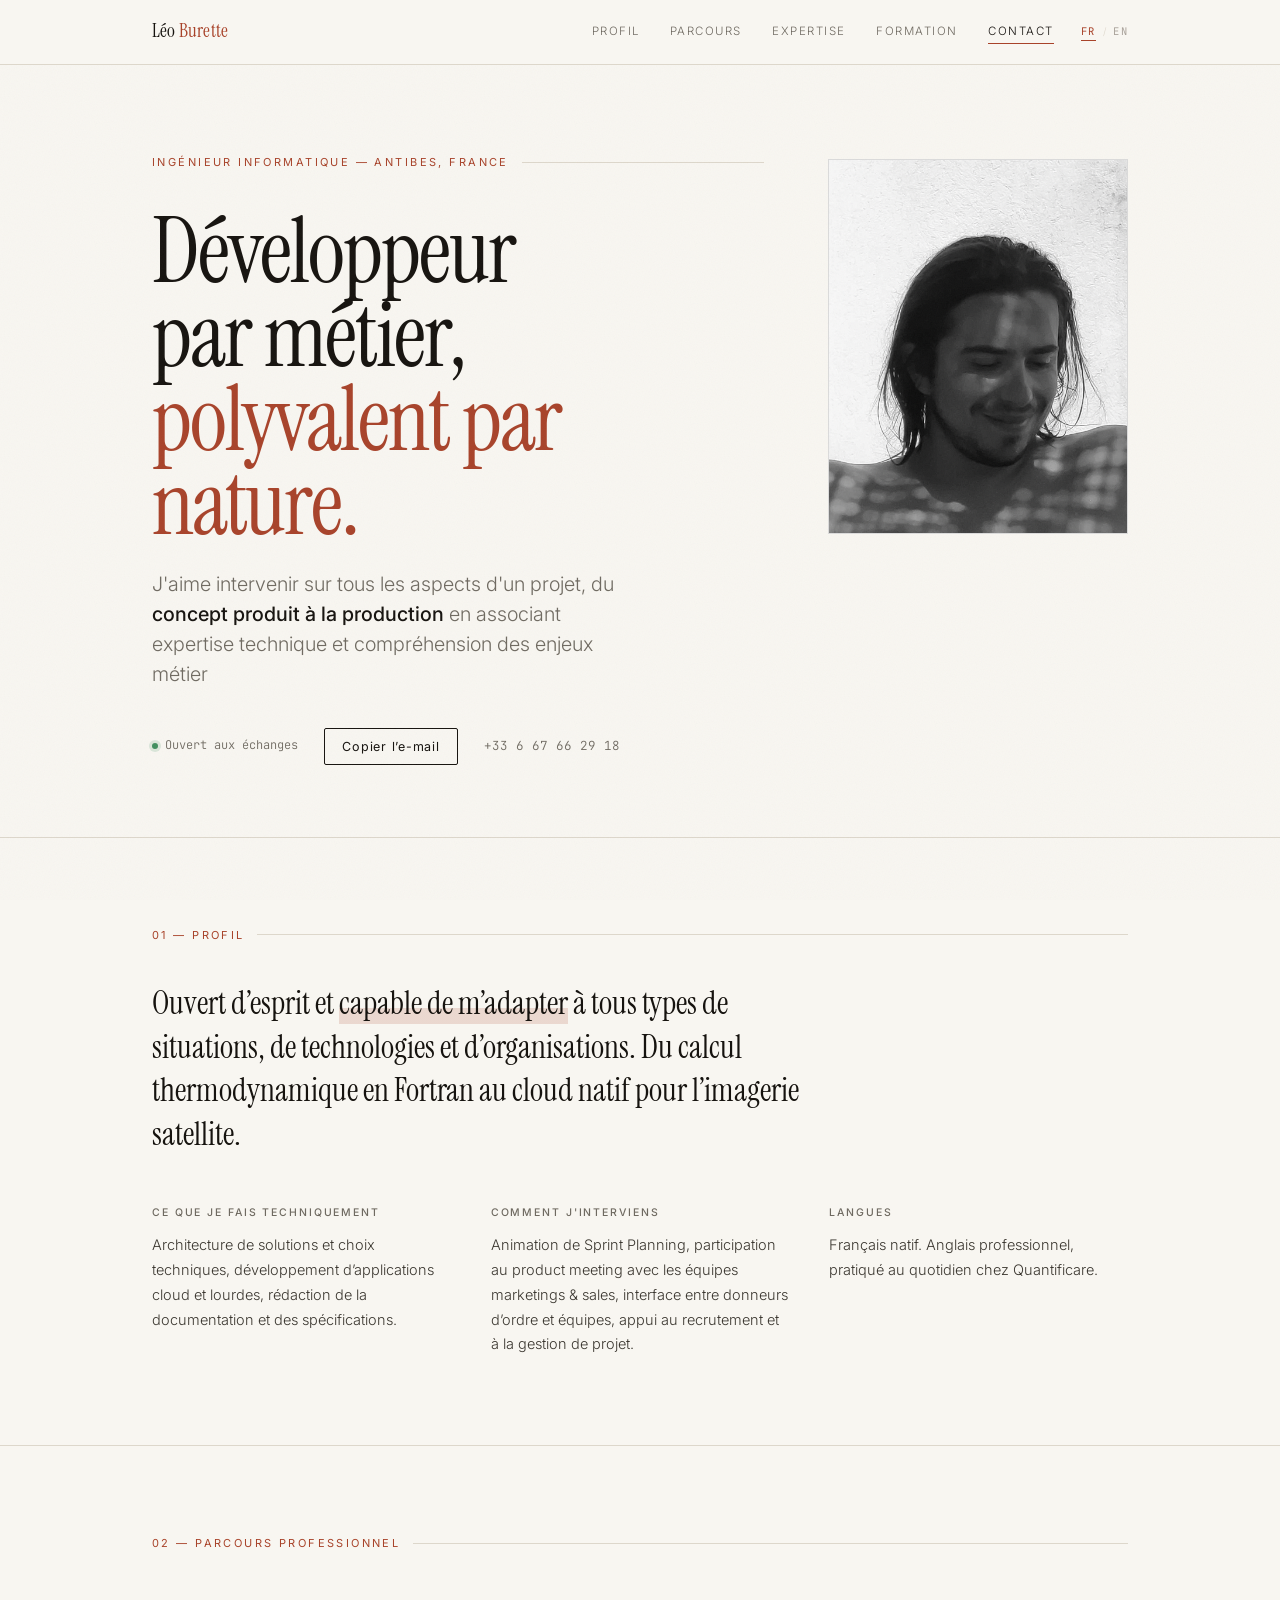
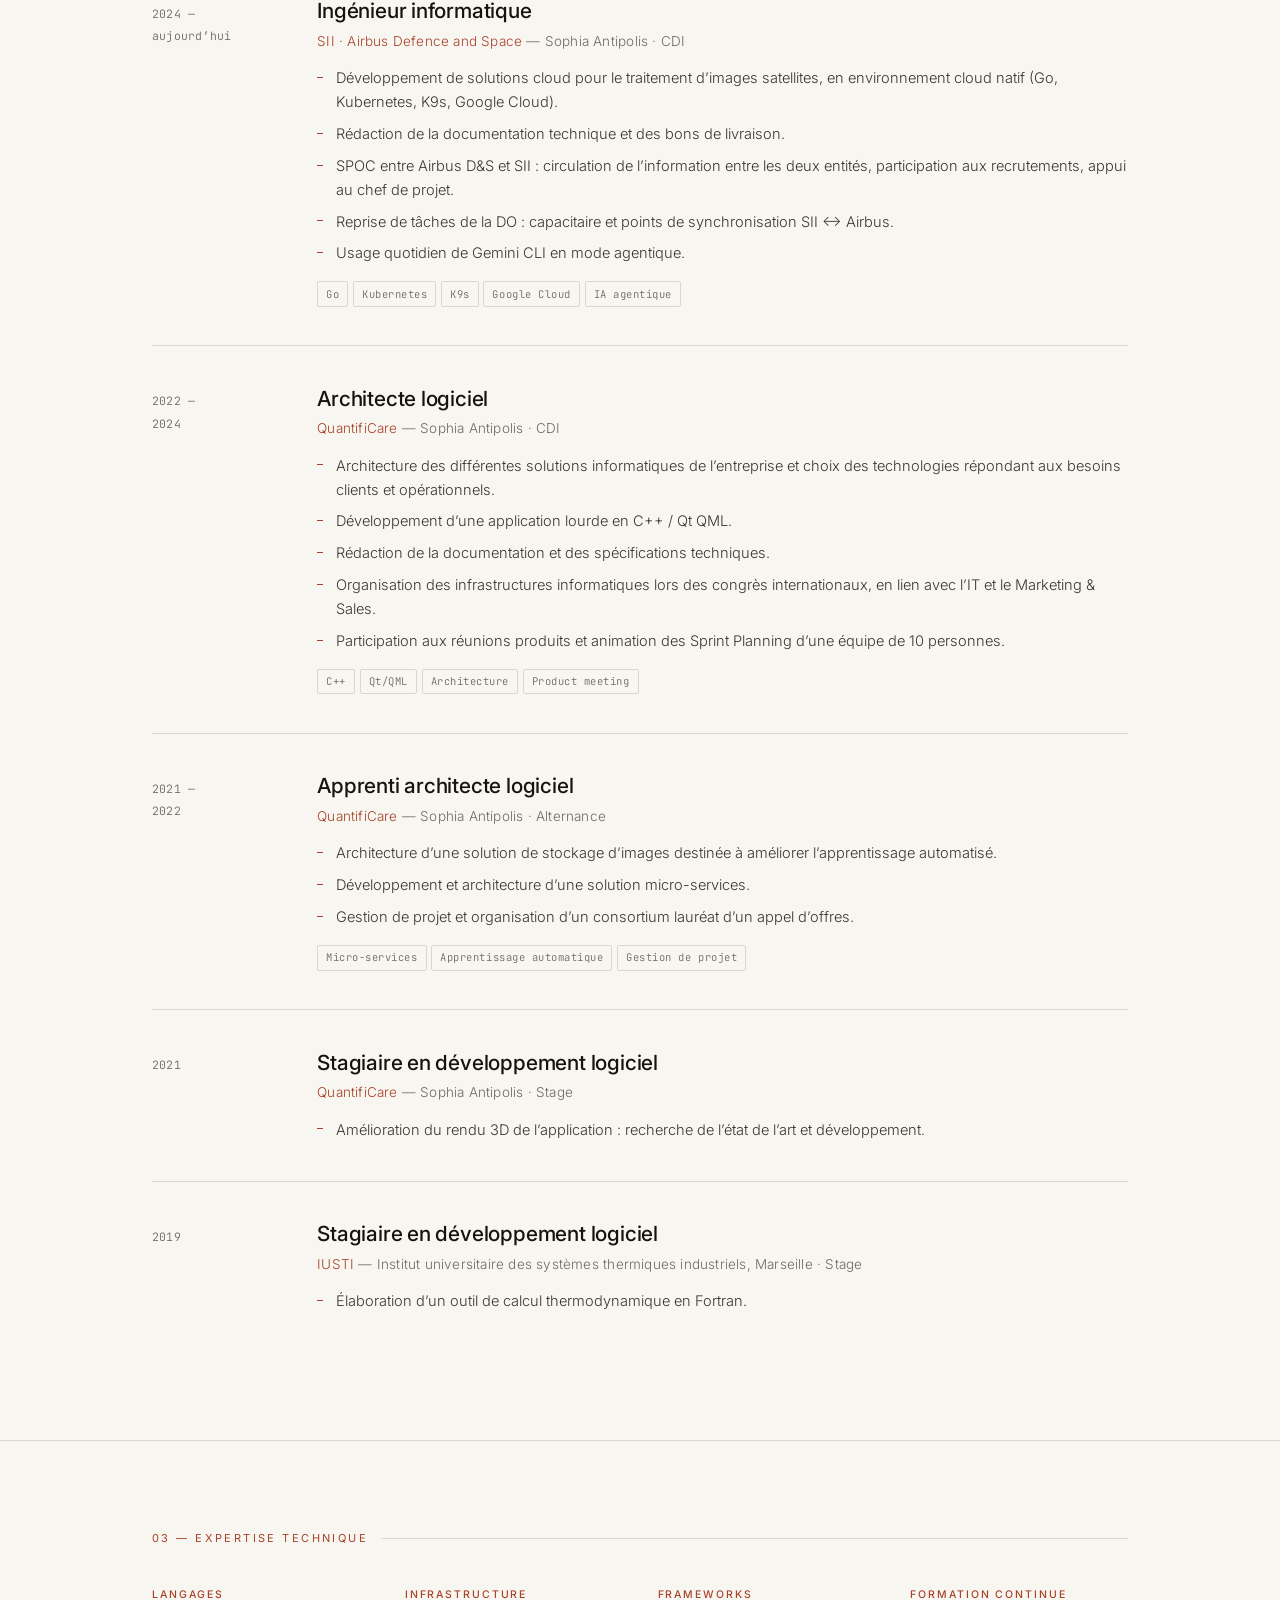
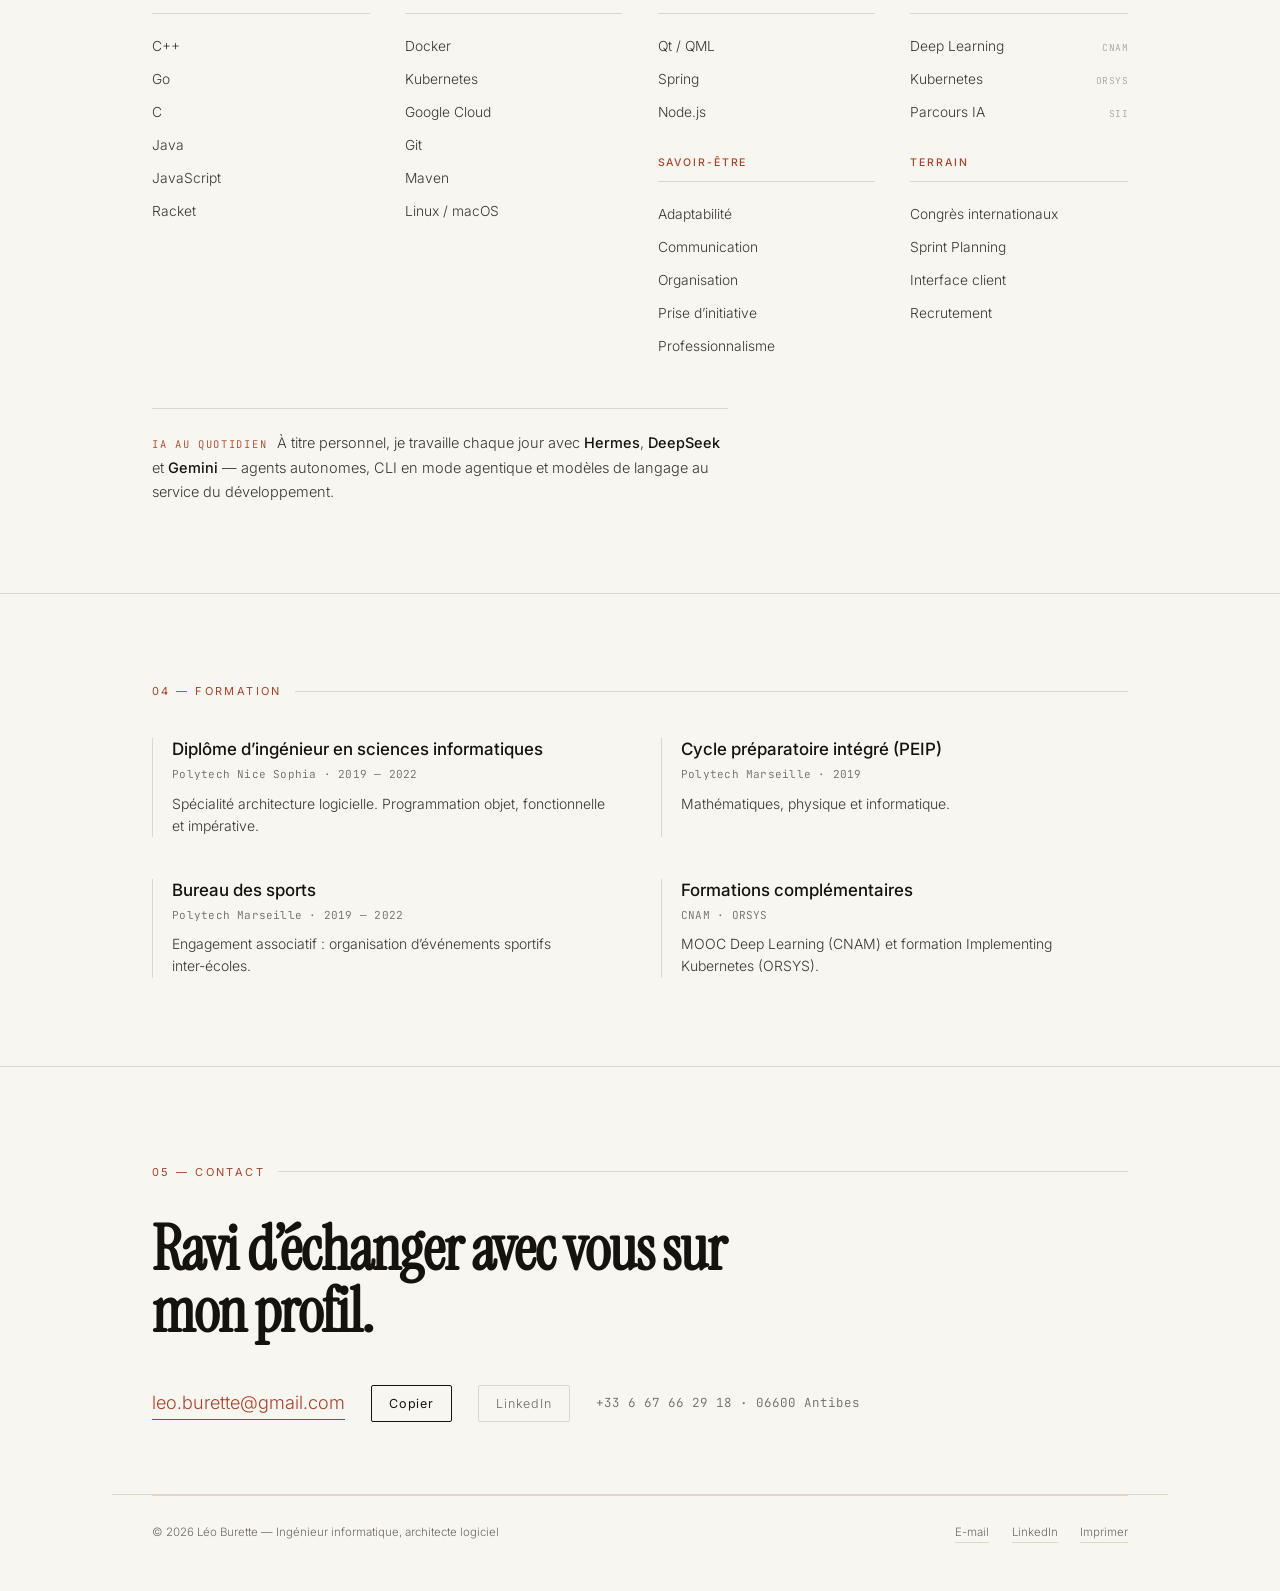
==== commit 30f4ce77: "Update IA" ====
--- a/index.html
+++ b/index.html
@@ -531,6 +531,7 @@
           <ul>
             <li><span>Deep Learning</span><span class="lvl" data-key="expertise.issuer.cnam" data-en="CNAM">CNAM</span></li>
             <li><span>Kubernetes</span><span class="lvl" data-key="expertise.issuer.orsys" data-en="ORSYS">ORSYS</span></li>
+            <li><span>Parcours IA</span><span class="lvl" data-key="expertise.issuer.sii" data-en="SII">SII</span></li>
           </ul>
           <h3 style="margin-top:1.6rem" data-key="expertise.groundTitle" data-en="On the field">Terrain</h3>
           <ul>
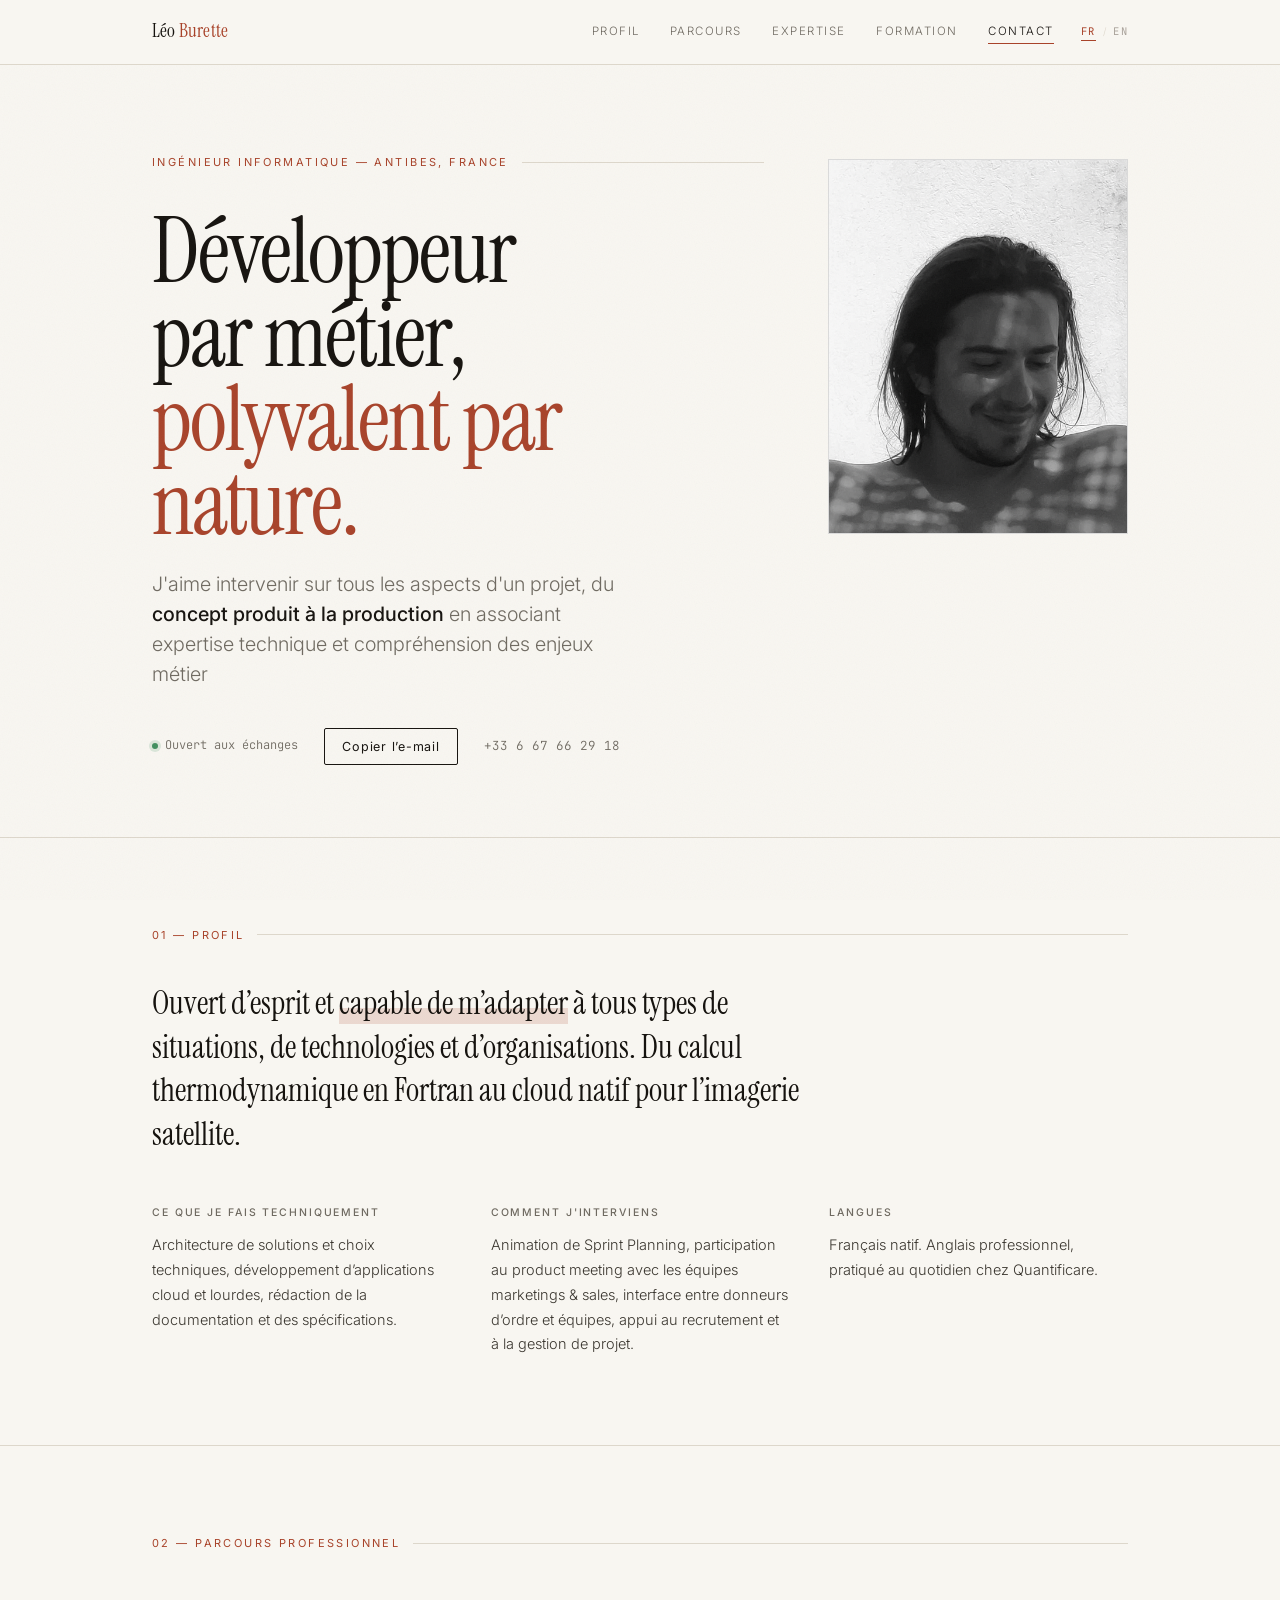
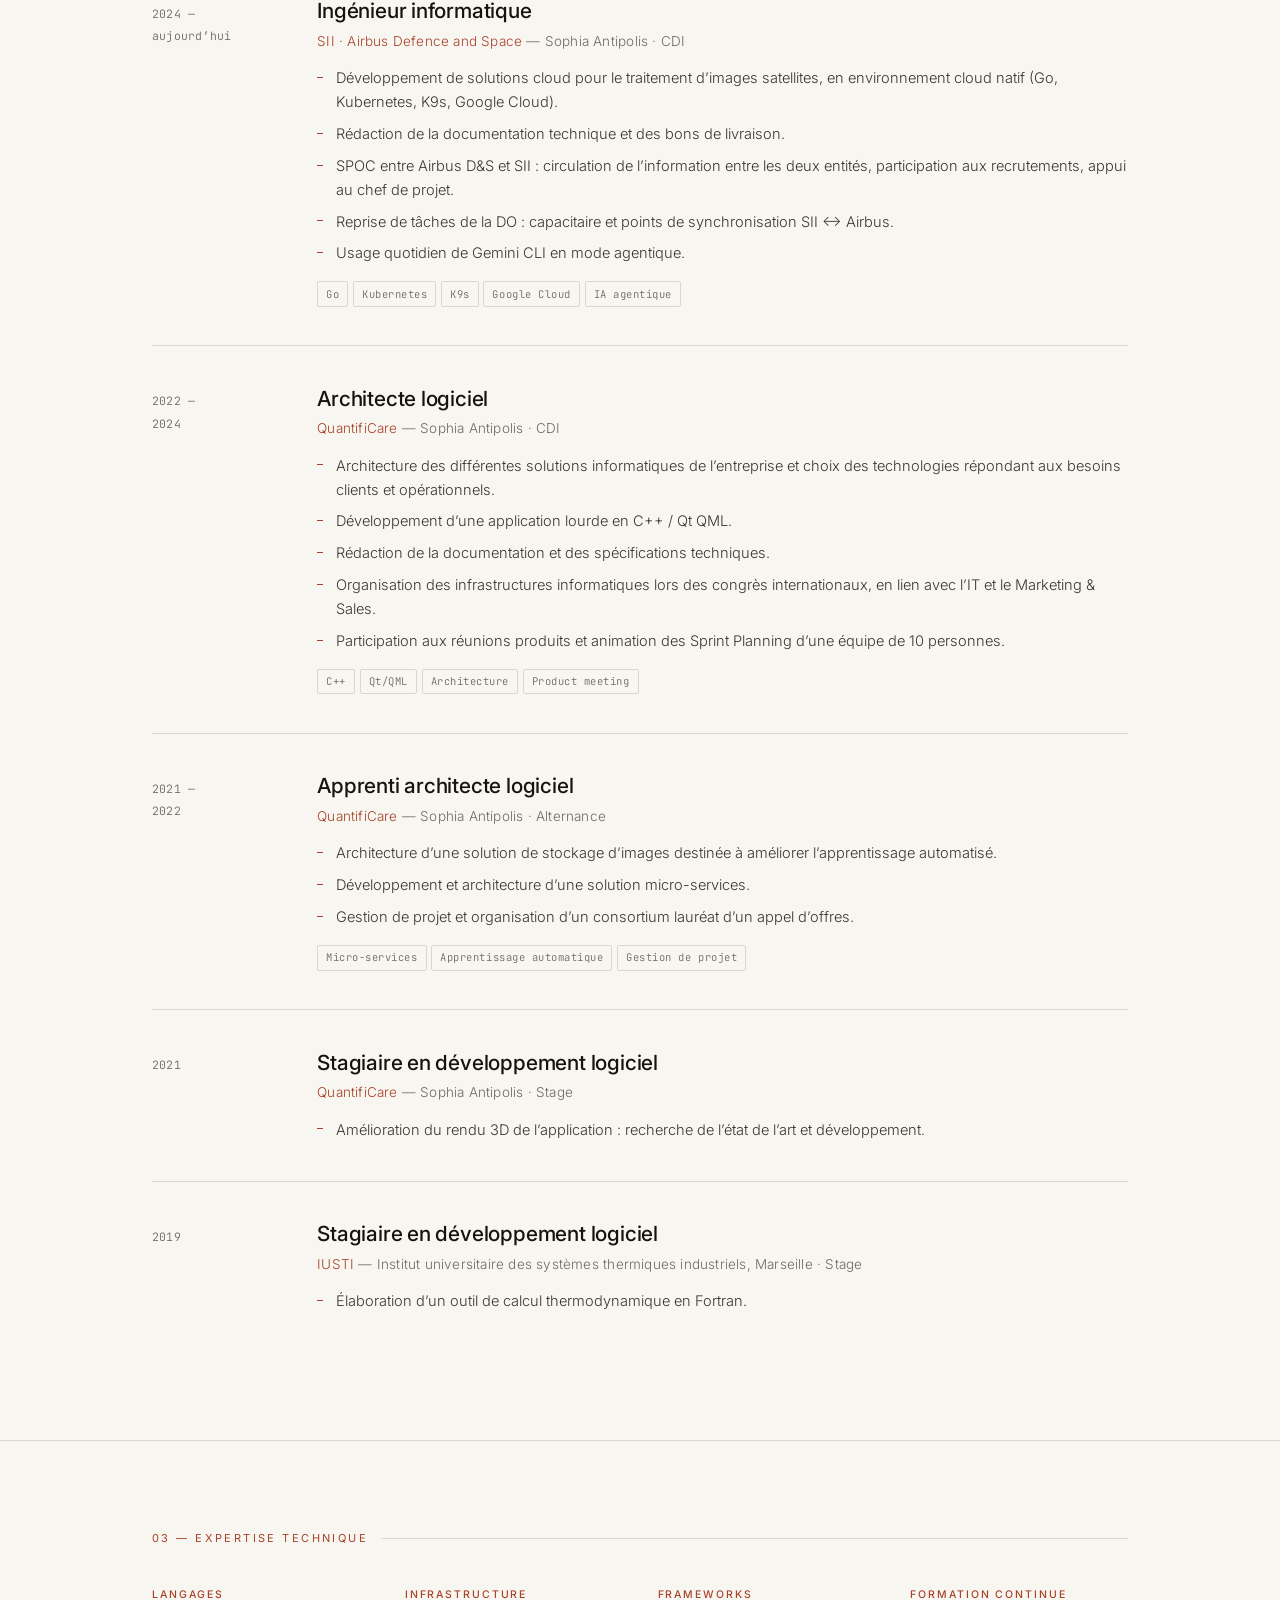
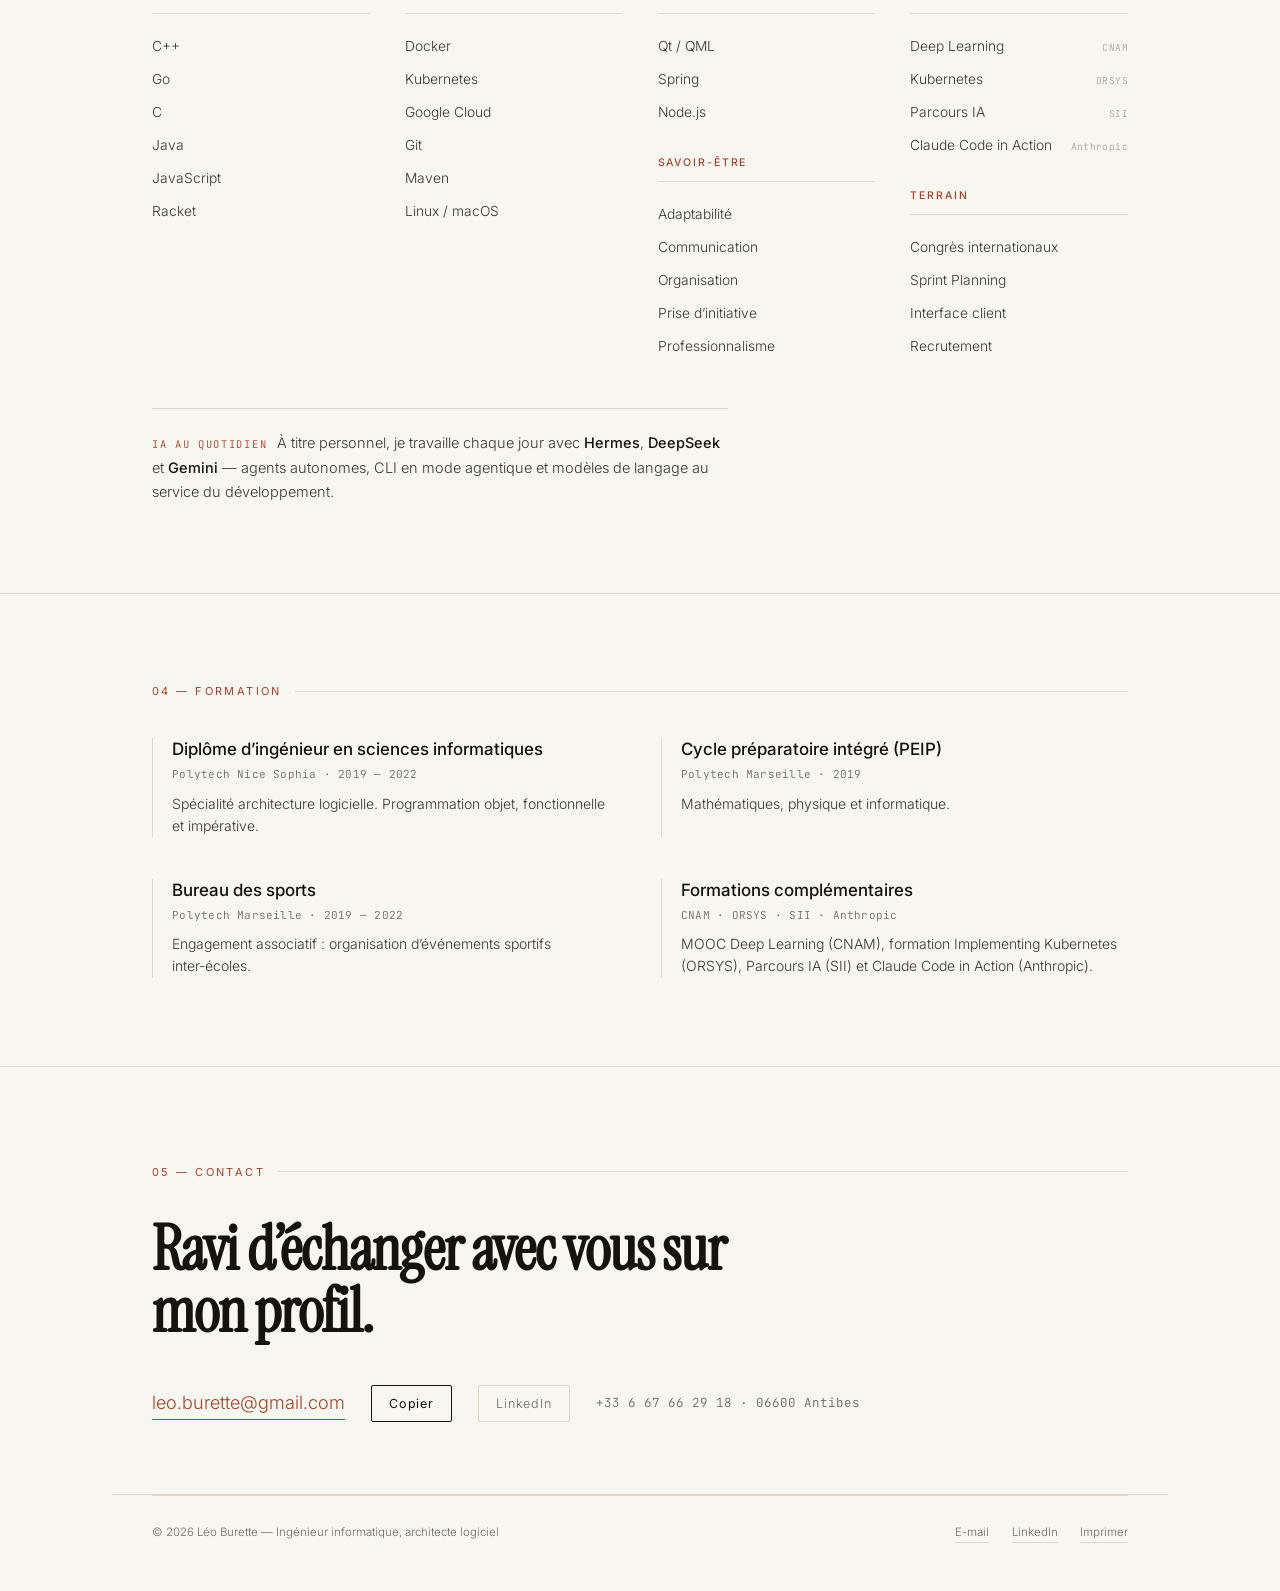
==== commit cfeca250: "Claude code" ====
--- a/index.html
+++ b/index.html
@@ -531,7 +531,8 @@
           <ul>
             <li><span>Deep Learning</span><span class="lvl" data-key="expertise.issuer.cnam" data-en="CNAM">CNAM</span></li>
             <li><span>Kubernetes</span><span class="lvl" data-key="expertise.issuer.orsys" data-en="ORSYS">ORSYS</span></li>
-            <li><span>Parcours IA</span><span class="lvl" data-key="expertise.issuer.sii" data-en="SII">SII</span></li>
+            <li><span data-key="expertise.cont.sii" data-en="AI training">Parcours IA</span><span class="lvl" data-key="expertise.issuer.sii" data-en="SII">SII</span></li>
+            <li><span>Claude Code in Action</span><span class="lvl" data-key="expertise.issuer.anthropic" data-en="Anthropic">Anthropic</span></li>
           </ul>
           <h3 style="margin-top:1.6rem" data-key="expertise.groundTitle" data-en="On the field">Terrain</h3>
           <ul>
@@ -568,8 +569,8 @@
         </div>
         <div class="edu-item">
           <h3 data-key="formation.moreTitle" data-en="Further training">Formations complémentaires</h3>
-          <p class="meta">CNAM · ORSYS</p>
-          <p data-key="formation.moreText" data-en="Deep Learning MOOC (CNAM) and Implementing Kubernetes training (ORSYS).">MOOC Deep Learning (CNAM) et formation Implementing Kubernetes (ORSYS).</p>
+          <p class="meta">CNAM · ORSYS · SII · Anthropic</p>
+          <p data-key="formation.moreText" data-en="Deep Learning MOOC (CNAM), Implementing Kubernetes training (ORSYS), AI training (SII) and Claude Code in Action (Anthropic).">MOOC Deep Learning (CNAM), formation Implementing Kubernetes (ORSYS), Parcours IA (SII) et Claude Code in Action (Anthropic).</p>
         </div>
       </div>
     </div>
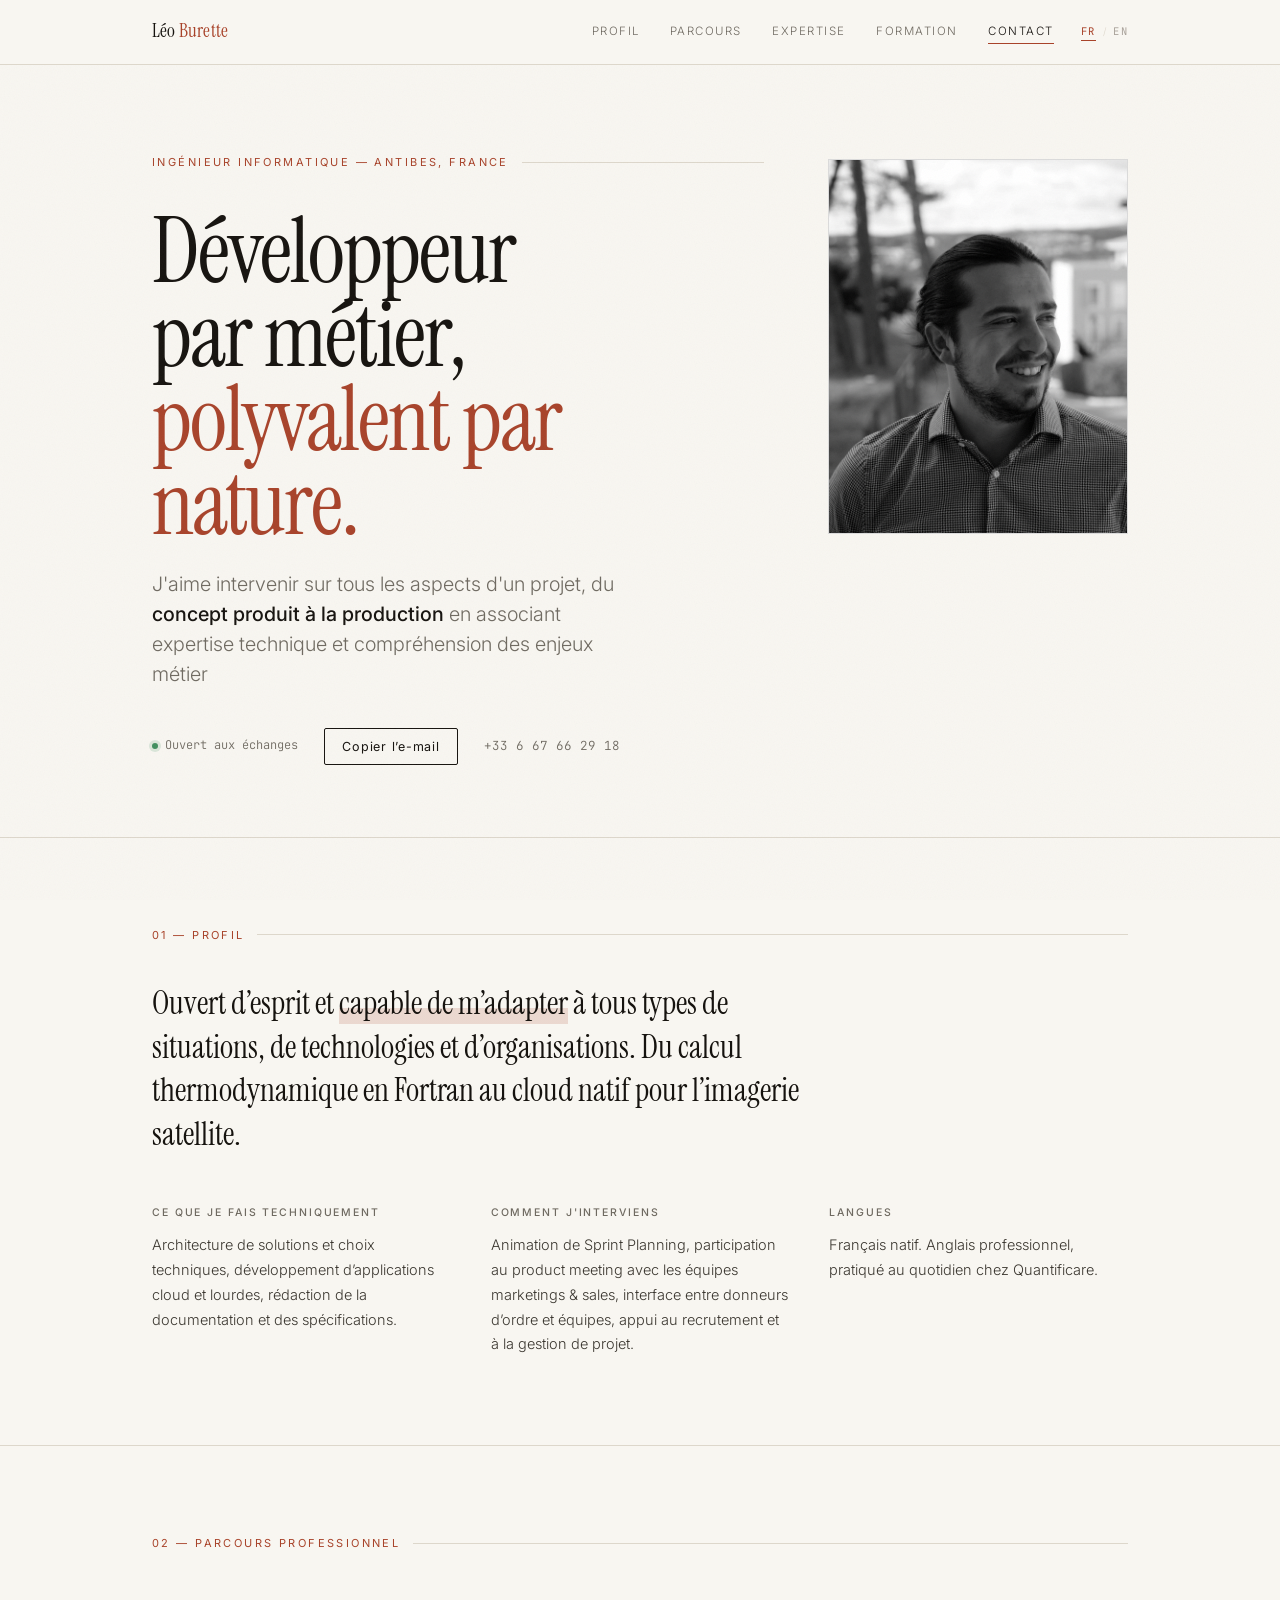
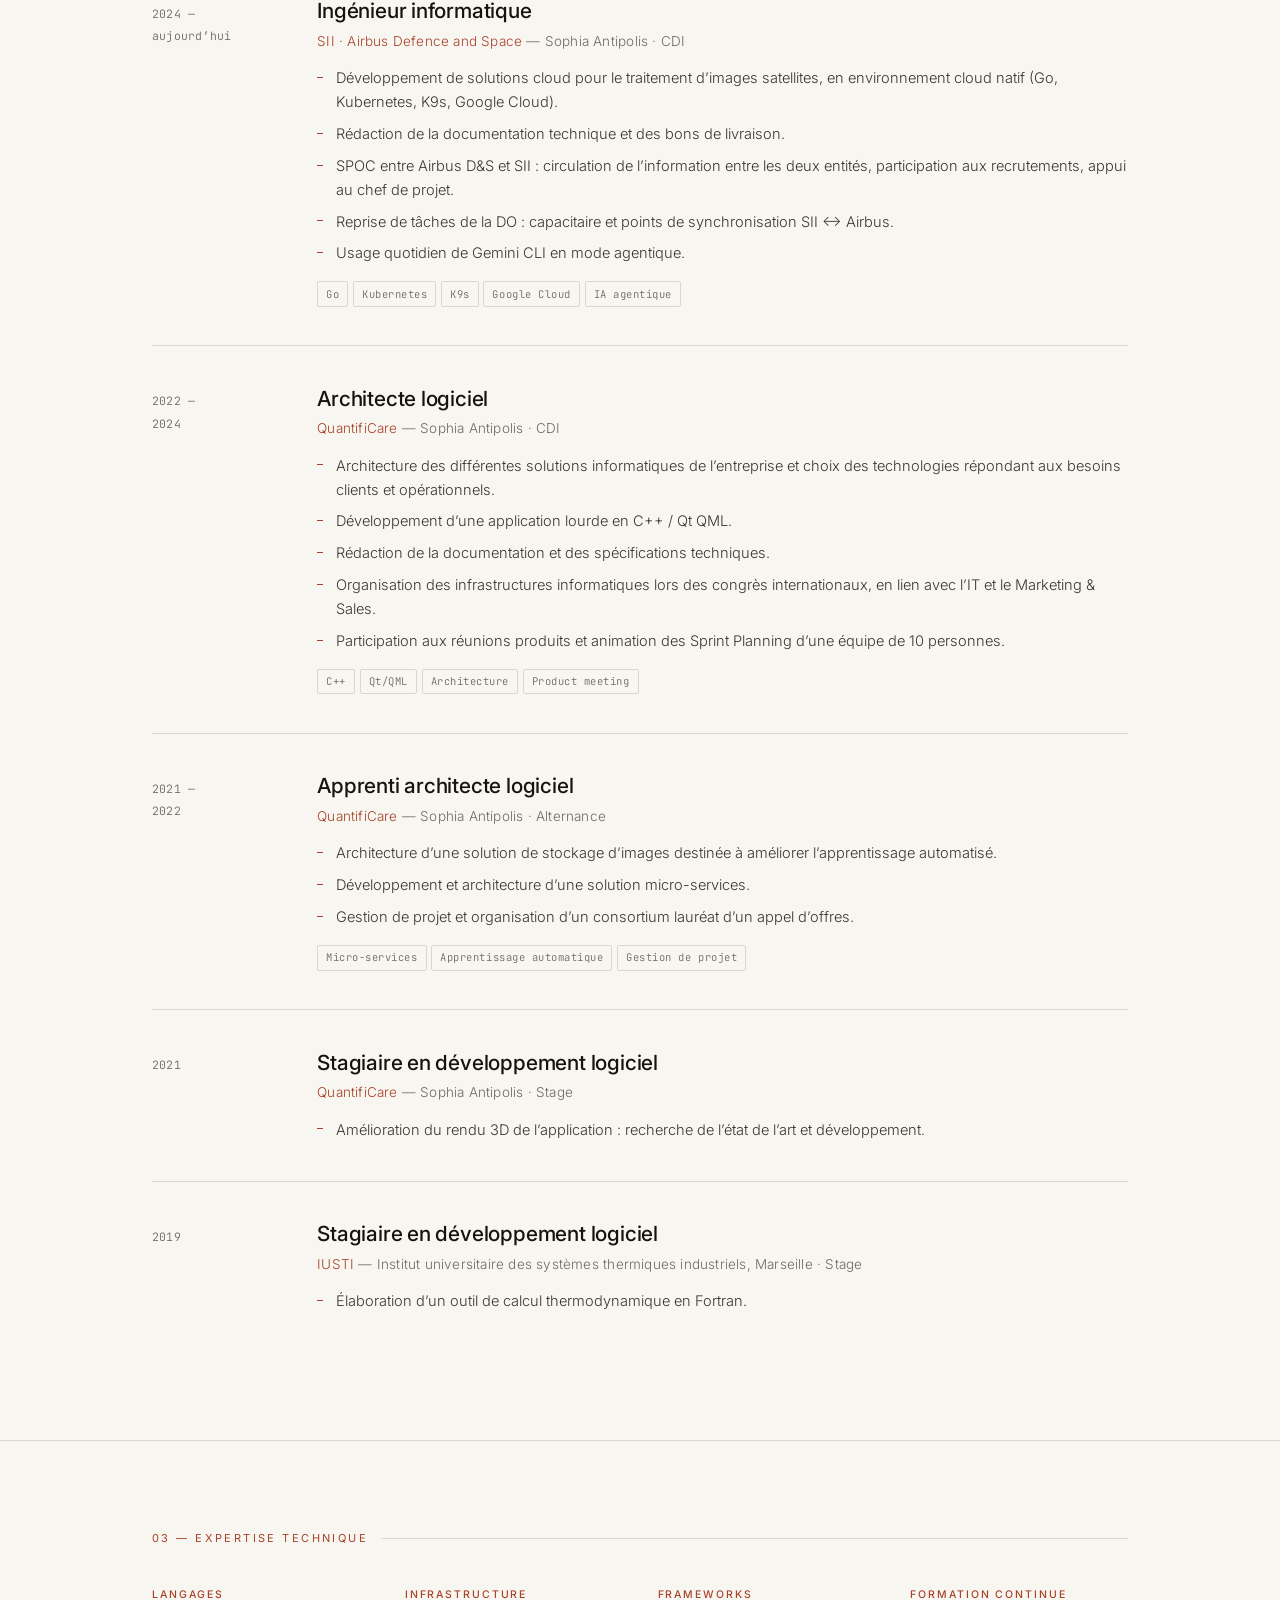
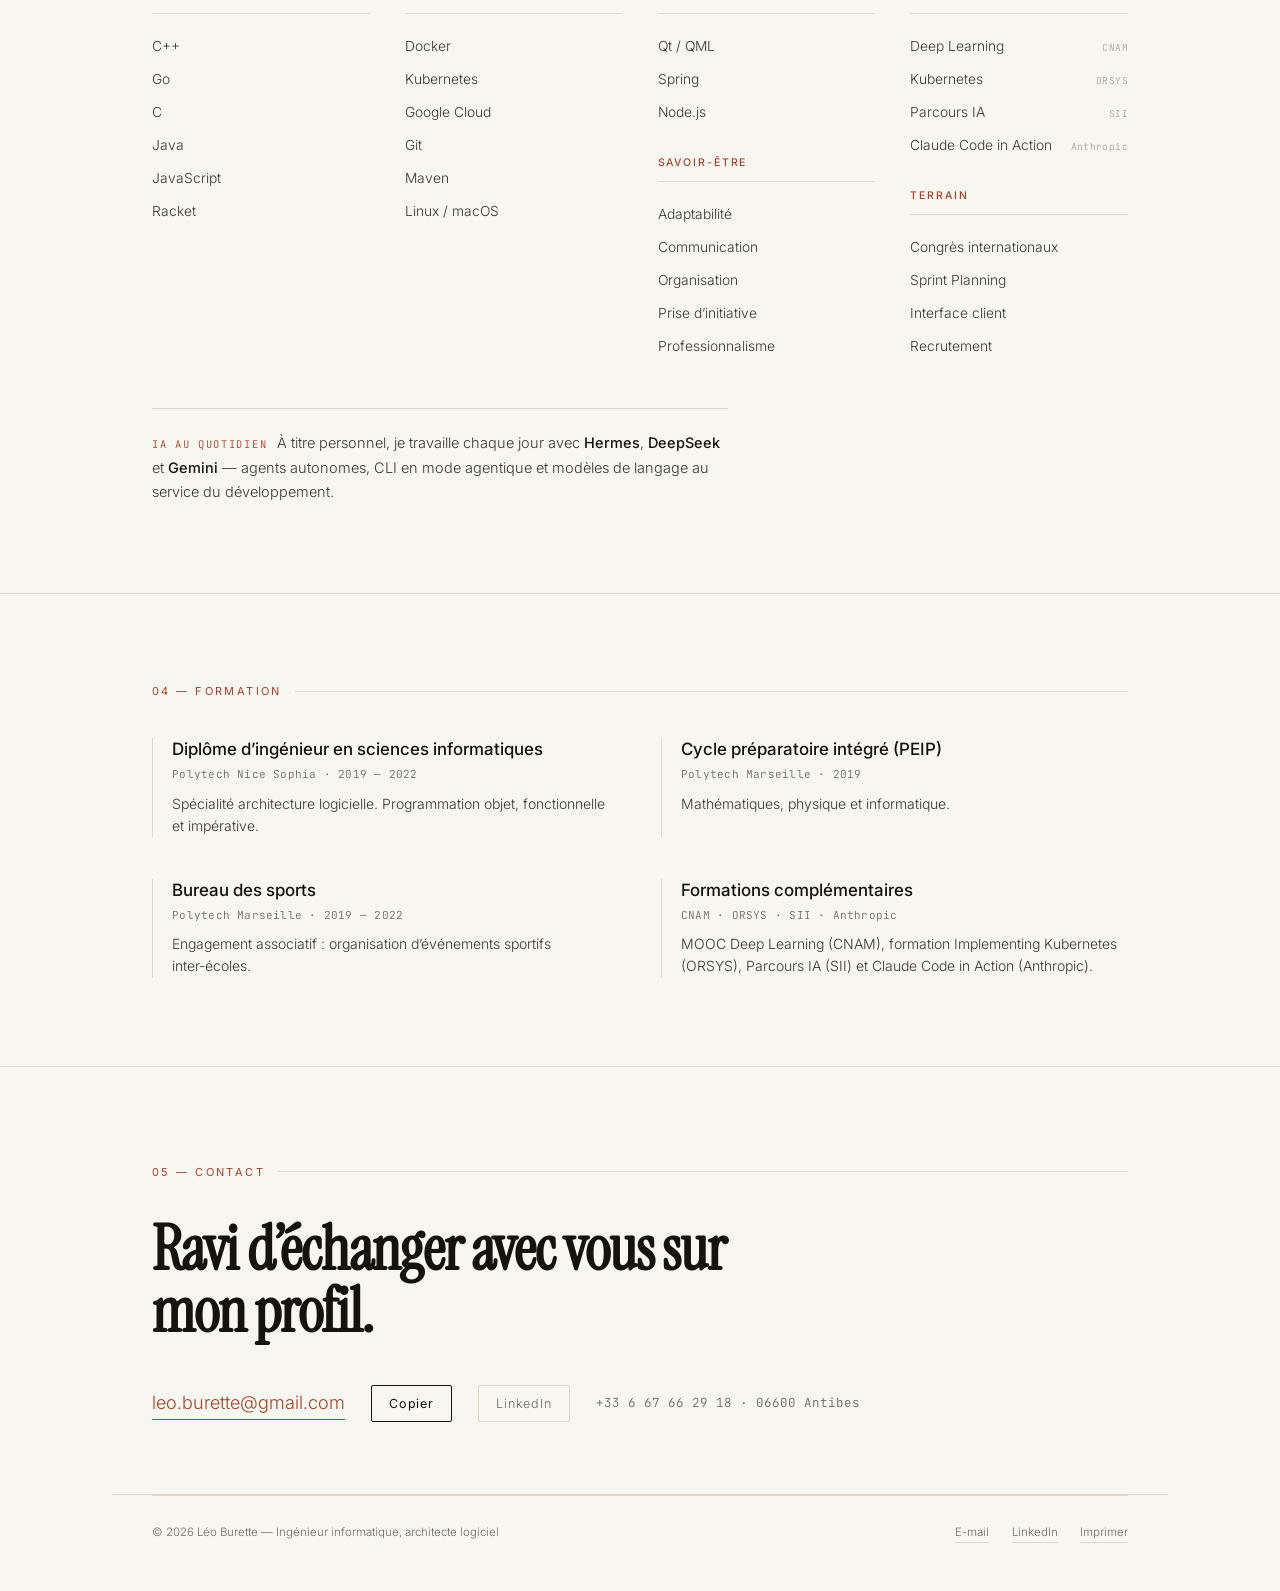
==== commit 987384c3: "New picture" ====
--- a/index.html
+++ b/index.html
@@ -381,7 +381,7 @@
       </div>
       <figure class="portrait-fig">
         <!-- PORTRAIT : déposer ici la photo haute définition -->
-        <img class="portrait" src="static/pp.jpg" width="1275" height="1594" alt="Portrait de Léo Burette" data-en-alt="Portrait of Léo Burette">
+        <img class="portrait" src="static/pp.jpg" width="778" height="778" alt="Portrait de Léo Burette" data-en-alt="Portrait of Léo Burette">
       </figure>
     </div>
   </header>
